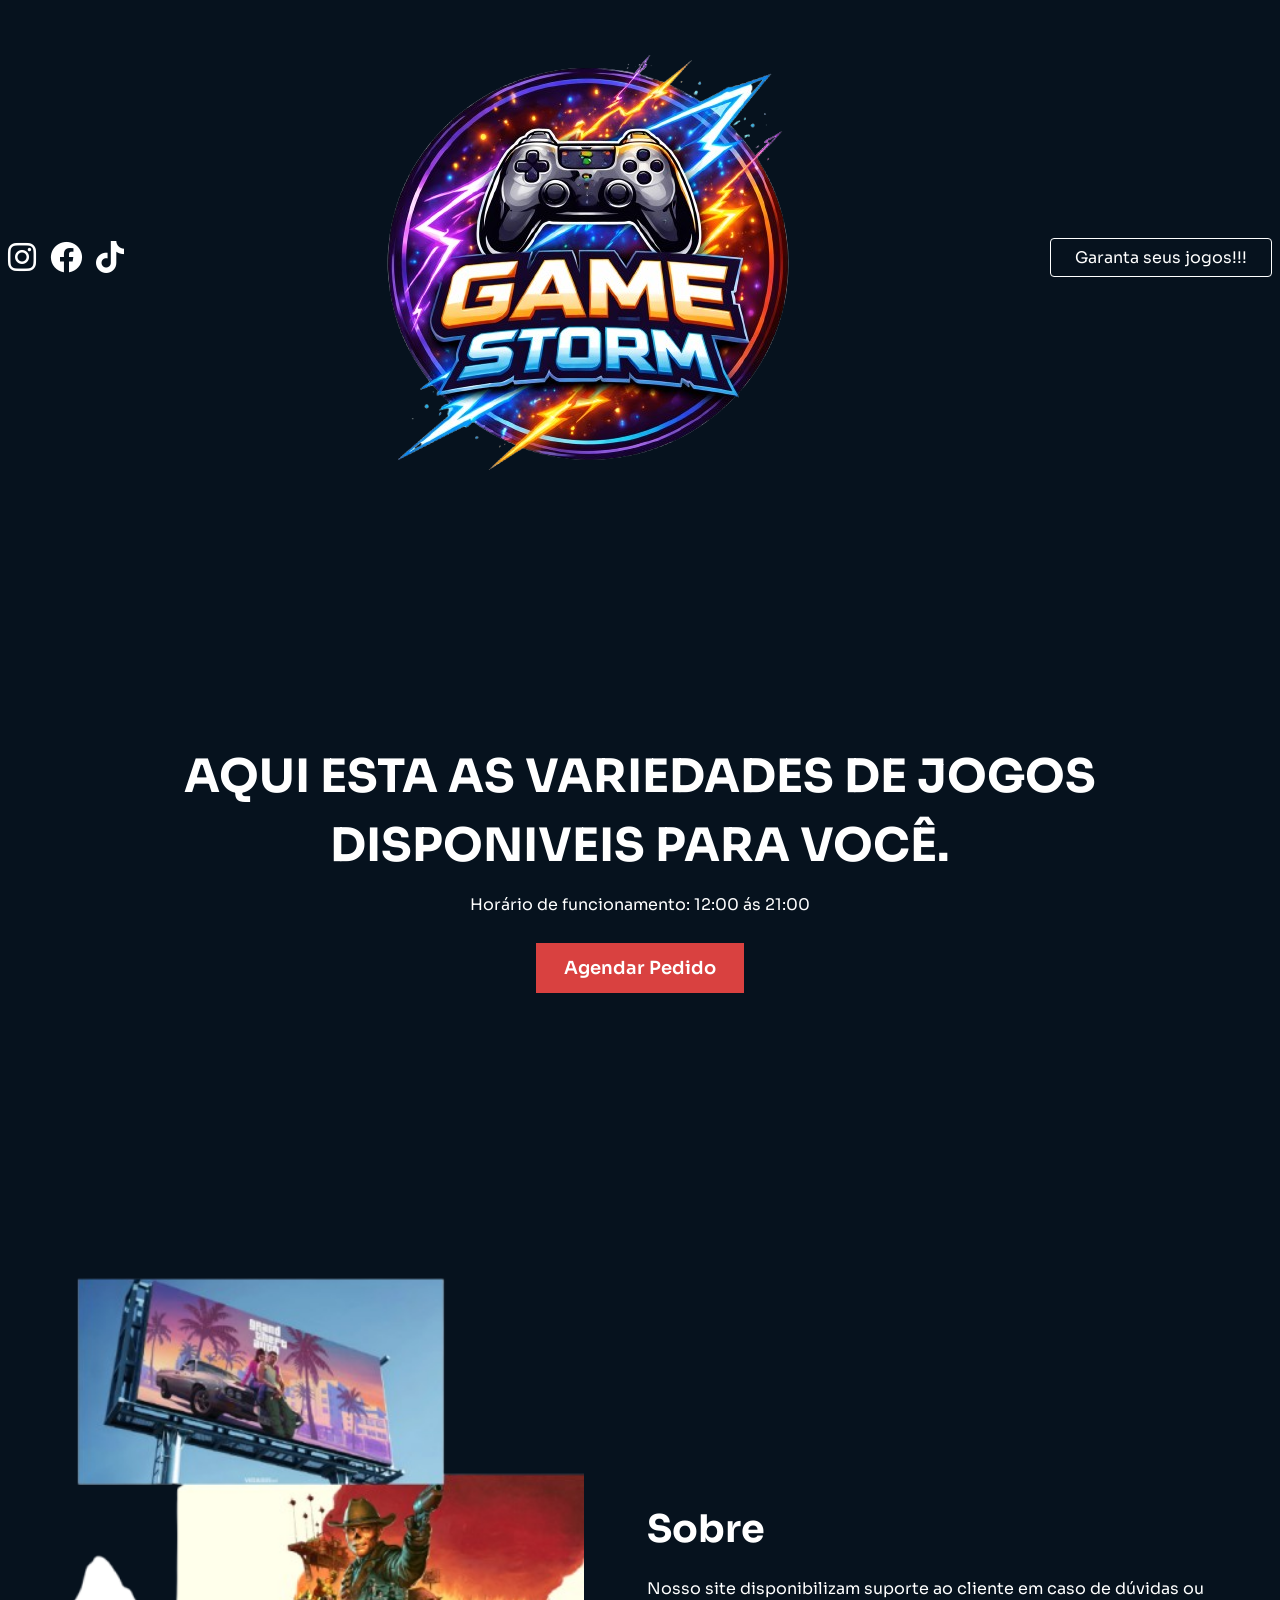
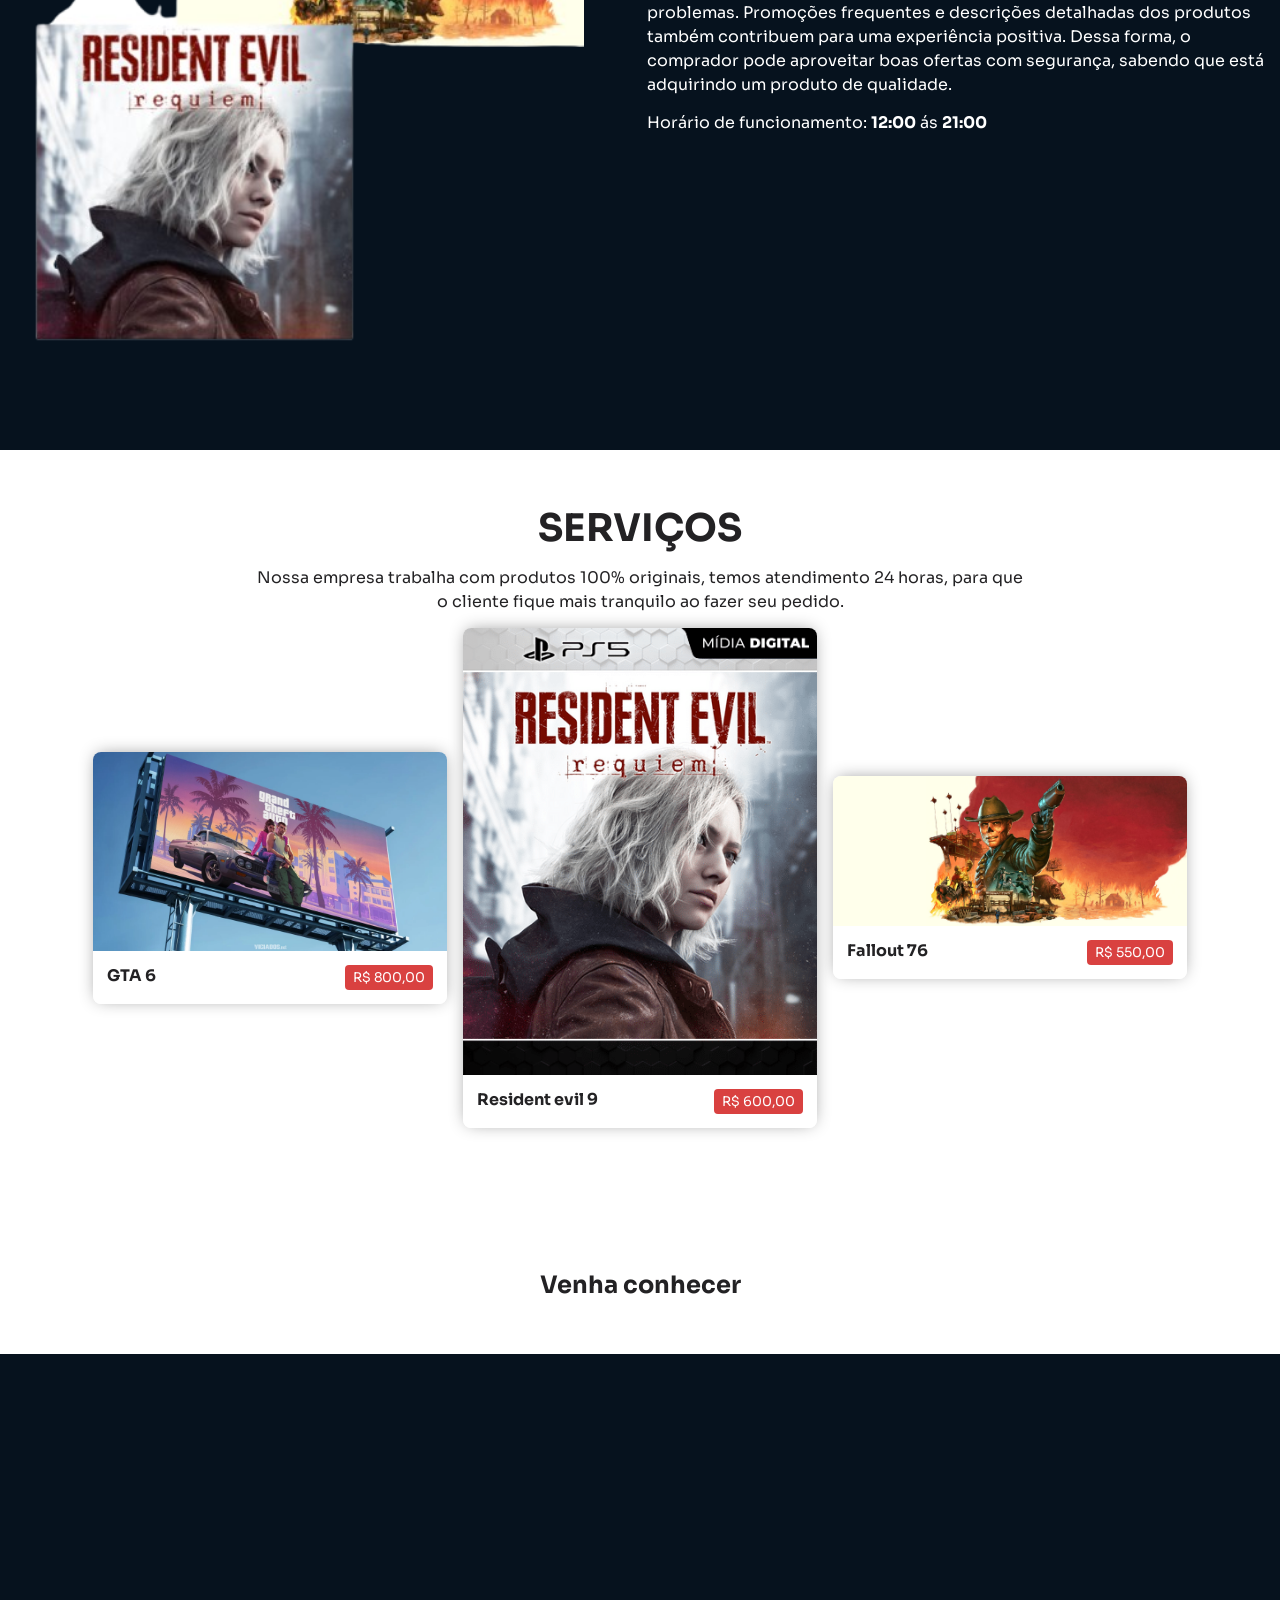
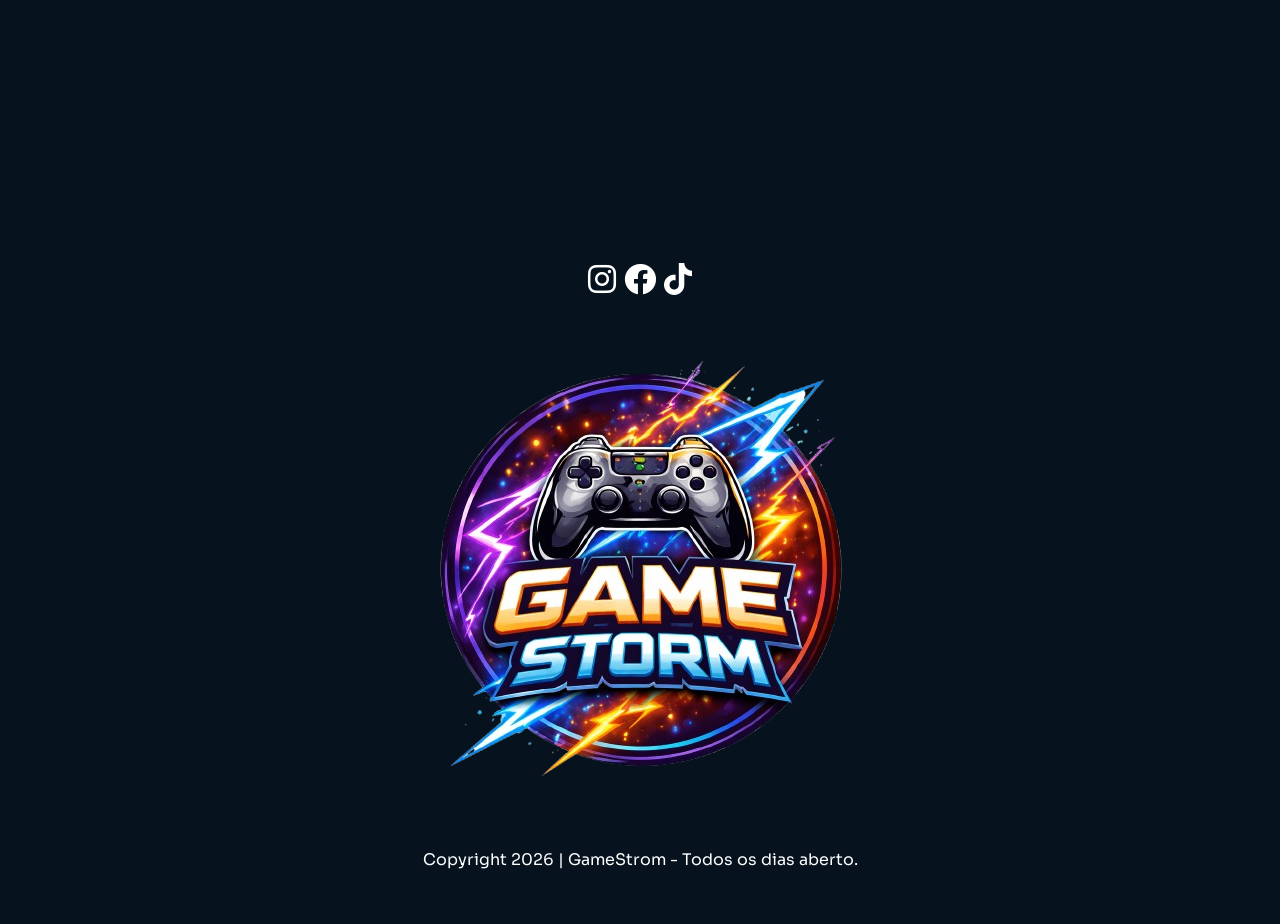
==== index.html @ e9e6ae81 "atualizç" ====
<!DOCTYPE html>
<html lang="pt-br">
<head>
  <meta charset="UTF-8">
  <meta name="viewport" content="width=device-width, initial-scale=1.0">

  <link href="https://unpkg.com/aos@2.3.1/dist/aos.css" rel="stylesheet" />
  <link rel="preconnect" href="https://fonts.googleapis.com" />
  <link rel="preconnect" href="https://fonts.gstatic.com" crossorigin />
  <link href="https://fonts.googleapis.com/css2?family=Sora:wght@300;400;500;600&display=swap" rel="stylesheet" />

  <link rel="stylesheet" href="https://cdnjs.cloudflare.com/ajax/libs/font-awesome/6.0.0-beta3/css/all.min.css" integrity="sha512-Fo3rlrZj/k7ujTnHg4CGR2D7kSs0v4LLanw2qksYuRlEzO+tcaEPQogQ0KaoGN26/zrn20ImR1DfuLWnOo7aBA==" crossorigin="anonymous" referrerpolicy="no-referrer" />

  <link rel="stylesheet" href="style.css" />
  <script src="https://unpkg.com/aos@2.3.1/dist/aos.js"></script>


  <title>GameStorm</title>
</head>
<body>
  <!-- HEADER -->
  <div class="bg-home">
    <header>

      <nav class="header-content container">
        <div class="header-icons" data-aos="fade-down">
          <a href="#">
           <i class="fa-brands fa-instagram fa-2x"></i>   
          </a>
          <a href="#">
            <i class="fa-brands fa-facebook fa-2x"></i>   
          </a>
          <a href="#">
            <i class="fa-brands fa-tiktok fa-2x"></i>   
          </a>
        </div>

        <div class="header-logo" data-aos="fade-up" data-aos-delay="300">
          <img 
            data-aos="flip-up"
            data-aos-delay="300"
            data-aos-duration="1500"
            src="assets/ChatGPT_Image_5_de_mai._de_2026__17_16_06-removebg-preview (1).png" 
            alt="Logo da barbearia"
          />
        </div>

        <div data-aos="fade-down">
          <a class="header-button" href="#">
            Garanta seus jogos!!!
          </a>
        </div>

      </nav>

      <main class="hero container" data-aos="fade-up" data-aos-delay="400">
        <h1>AQUI ESTA AS VARIEDADES DE JOGOS DISPONIVEIS PARA VOCÊ.</h1>
        <p>Horário de funcionamento: 12:00 ás 21:00</p>
        <a 
          href="https://api.whatsapp.com/send?phone=5511000000000&text=Quero%20fazer%20um%20agendamento%20hoje!" 
          class="button-contact" 
          target="_blank"
        >
          Agendar Pedido
        </a>
      </main>

    </header>

  </div>

  <!-- ABOUT -->
  <section class="about">
    <div class="container about-content">
      <div data-aos="zoom-in" data-aos-delay="100">
        <img 
          src="assets/Design_sem_nome-removebg-preview.png" 
          alt="Imagem sobre a barbearia"
        />
      </div>

      <div 
        class="about-description"
        data-aos="zoom-out-left" data-aos-delay="250"
      >
        <h2>Sobre</h2>
        <p>Nosso site disponibilizam suporte ao cliente em caso de dúvidas ou problemas. Promoções frequentes e descrições detalhadas dos produtos também contribuem para uma experiência positiva. Dessa forma, o comprador pode aproveitar boas ofertas com segurança, sabendo que está adquirindo um produto de qualidade.</p>
        <p>Horário de funcionamento: <strong>12:00</strong> ás <strong>21:00</strong></p>
      </div>

    </div>
  </section>

  <!-- SERVICES -->

  <section class="services">

    <div class="services-content container">
      <h2>Serviços</h2>
      <p>Nossa empresa trabalha com produtos 100% originais, temos atendimento 24 horas, para que o cliente fique mais tranquilo ao fazer seu pedido. </p>
    </div>

    <section class="haircuts">

      <div class="haircut" data-aos="fade-up" data-aos-delay="150">
        <img
          src="assets/GTA-6-Grand-Theft-Auto-VI-Outdoor-Marketing-2026.webp"
          alt="GTA 6"
        />
        <div class="haircut-info">
          <strong>GTA 6</strong>
         
          <button>
            R$ 800,00
          </button>
        </div>
      </div>

      <div class="haircut" data-aos="fade-up" data-aos-delay="250">
        <img
          src="assets/Resident-Evil-Requiem-–-PS5-–-Midia-Digital-fonte-dos-games.png"
          alt="Resident evil 9"
        />
        <div class="haircut-info">
          <strong>Resident evil 9</strong>
          <button>
            R$ 600,00
          </button>
        </div>
      </div>

      <div class="haircut" data-aos="fade-up" data-aos-delay="400">
        <img
          src="assets/d92d2967-799a-48f8-941c-9d88ca6dcb5c.jpg"
          alt="Fallout 76"
        />
        <div class="haircut-info">
          <strong>Fallout 76</strong>
          <button>
            R$ 550,00
          </button>
        </div>
      </div>

    </section>

  </section>

  <!-- FOOTER -->

  <div class="services">
    <h2>Venha conhecer</h2>
  </div>

  <iframe
  width="100%"
  src="https://www.google.com/maps/embed?pb=!1m18!1m12!1m3!1d7476.4115143508725!2d-54.58602051703828!3d-20.45674056051272!2m3!1f0!2f0!3f0!3m2!1i1024!2i768!4f13.1!3m3!1m2!1s0x9486e8954ac0b10d%3A0x7149aba0cb5688b8!2sShopping%20Campo%20Grande!5e0!3m2!1sen!2sbr!4v1688840244482!5m2!1sen!2sbr" width="600" height="450" style="border:0;" allowfullscreen="" loading="lazy" referrerpolicy="no-referrer-when-downgrade"></iframe>

  <footer class="footer">
    <div class="footer-icons">
      <a href="#">
        <i class="fa-brands fa-instagram fa-2x"></i>   
       </a>
       <a href="#">
         <i class="fa-brands fa-facebook fa-2x"></i>   
       </a>
       <a href="#">
         <i class="fa-brands fa-tiktok fa-2x"></i>   
       </a>
    </div>

    <div>
      <img 
        src="assets/ChatGPT_Image_5_de_mai._de_2026__17_16_06-removebg-preview (1).png" 
        alt="Logo barbearia"
      />
    </div>

    <p>Copyright 2026 | GameStrom - Todos os dias aberto.</p>
  </footer>

  <!-- Button Whatsapp -->

  <a 
   href="https://api.whatsapp.com/send?phone=5561999639758&text=Quero%20fazer%20um%20site%20hoje!"
   class="btn-whatsapp"
   target="_blank"
   data-aos="zoom-in-up" data-aos-delay="400"
  >
    <img src="assets/whatssapp.svg" alt="Botao whatsapp" />
    <span class="tooltip-text">Agende seu pedido</span>
  </a>


  <script src="script.js"></script>
</body>
</html>
---- style.css ----
* {
  margin: 0;
  padding: 0;
  box-sizing: border-box;
  outline: 0;
}

header {
  width: 100%;
}

.header-content {
  display: flex;
  align-items: center;
  justify-content: space-between;
}

i {
  color: #FFF;
}

.header-icons {
  display: flex;
  gap: 14px;
}

.header-icons a:hover i {
  animation: translateY 0.8s infinite alternate;
  color: #d34040;
}

@keyframes translateY {
  from {
    transform: translateY(0) scale(1);
  }
  to {
    transform: translateY(-8px) scale(1.1);
  }
}
.header-button {
  border: 1px solid #FFF;
  padding: 8px 24px;
  border-radius: 4px;
  color: #FFF;
  background-color: transparent;
  transition: background-color 0.8s;
}

.header-button:hover {
  border: 1px solid #d34040;
  background-color: #d34040;
}

.header-logo {
  display: flex;
  align-items: center;
  justify-content: center;
  margin-top: 14px;
}

@media screen and (max-width: 768px) {
  .header-content {
    width: 100%;
    flex-direction: column;
    align-items: center;
    justify-content: center;
  }
  .header-content i {
    margin-top: 16px;
    font-size: 34px;
  }
  .header-logo img {
    width: 160px;
    margin-top: 46px;
  }
  .header-button {
    display: none;
  }
}
.container {
  max-width: 1440px;
  margin: 0 auto;
  padding: 0 8px;
}

.bg-home {
  position: relative;
}

.bg-home::before {
  content: "";
  display: block;
  position: absolute;
  background-image: linear-gradient(to bottom, rgba(6, 18, 30, 0.1), #06121e), url("./assets/bg.jpg");
  left: 0;
  top: 0;
  width: 100%;
  height: 100%;
  z-index: -1;
  background-size: cover;
  background-repeat: no-repeat;
  background-position: 50% 0;
  opacity: 0.9;
}

.hero {
  color: #FFF;
  min-height: 80vh;
  display: flex;
  flex-direction: column;
  align-items: center;
  justify-content: center;
  padding: 14px;
}
.hero h1 {
  text-align: center;
  line-height: 150%;
  max-width: 940px;
  font-size: 46px;
}
.hero p {
  text-align: center;
  margin: 14px 0;
}

.button-contact {
  padding: 14px 28px;
  color: #FFF;
  background-color: #d94140;
  border: 0;
  font-size: 18px;
  font-weight: 600;
  margin: 14px 0;
}

.button-contact:hover {
  animation: scaleButton 0.8s alternate infinite;
}

@keyframes scaleButton {
  from {
    transform: scale(1);
  }
  to {
    transform: scale(1.07);
  }
}
@media screen and (max-width: 768px) {
  .hero {
    min-height: 60vh;
  }
  .hero h1 {
    font-size: 34px;
    padding: 0 14px;
    width: 100%;
  }
  .hero p {
    font-size: 14px;
  }
}
@media screen and (max-width: 480px) {
  .hero h1 {
    font-size: 24px;
  }
}
.about {
  background-color: #06121e;
  overflow: hidden;
  color: #FFF;
}

.about-content {
  display: flex;
  align-items: center;
  justify-content: center;
  gap: 14px;
  padding: 34px 14px 64px 14px;
}
.about-content img {
  max-width: 570px;
}

.about-content div {
  flex: 1;
}

.about-description h2 {
  font-size: 38px;
  margin-bottom: 24px;
}
.about-description p {
  margin-bottom: 14px;
  line-height: 150%;
}

@media screen and (max-width: 768px) {
  .about-content {
    flex-direction: column;
  }
}
.services {
  background-color: #FFF;
  color: #232224;
  display: flex;
  flex-direction: column;
  align-items: center;
  justify-content: center;
  padding: 54px 14px;
}

.services-content h2 {
  text-transform: uppercase;
  text-align: center;
  font-size: 38px;
  margin-bottom: 14px;
}

.services-content p {
  line-height: 150%;
  margin-bottom: 14px;
  text-align: center;
  max-width: 780px;
}

.haircuts {
  display: flex;
  justify-content: center;
  align-items: center;
  gap: 16px;
  padding: 0 44px 34px 44px;
}

.haircut {
  flex: 1;
  display: flex;
  flex-direction: column;
  background-color: #FFF;
  border-radius: 8px;
  box-shadow: 0px -1px 17px -4px rgba(0, 0, 0, 0.45);
  overflow: hidden;
}
.haircut img {
  width: 100%;
  max-width: 354px;
  transition: transform 0.2s;
}

.haircut img:hover {
  transform: scale(1.2);
  z-index: 1;
}

.haircut-info {
  width: 100%;
  display: flex;
  justify-content: space-between;
  padding: 14px;
  background-color: #FFF;
  z-index: 99;
}

.haircut-info button {
  color: #FFF;
  background-color: #d94140;
  padding: 4px 8px;
  border-radius: 4px;
  border: 0;
  cursor: default;
}

@media screen and (max-width: 768px) {
  .haircuts {
    flex-direction: column;
  }
  .haircut img {
    max-width: 740px;
  }
}
.footer {
  display: flex;
  flex-direction: column;
  align-items: center;
  justify-content: center;
  padding: 54px 0;
  gap: 24px;
  color: #FFF;
}

.footer-icons {
  display: flex;
  gap: 8px;
  color: #FFF;
}

.btn-whatsapp {
  position: fixed;
  bottom: 14px;
  right: 24px;
  z-index: 99;
}
.btn-whatsapp img {
  max-width: 74px;
  transition: transform 0.4s;
}
.btn-whatsapp img:hover {
  transform: scale(1.1);
}

.btn-whatsapp .tooltip-text {
  visibility: hidden;
  position: absolute;
  width: 120px;
  top: 8px;
  left: -144px;
  padding: 6px;
  border-radius: 8px;
  text-align: center;
  background-color: #232224;
  color: #FFF;
  opacity: 0;
  transition: opacity 0.4s;
}

.btn-whatsapp:hover .tooltip-text {
  visibility: visible;
  opacity: 1;
}

@media screen and (max-width: 768px) {
  .btn-whatsapp img {
    max-width: 64px;
  }
}
body {
  font-family: "Sora", sans-serif;
  width: 100%;
  height: 100vh;
  position: relative;
  background-color: #06121e;
  cursor: url("./assets/pont.png"), auto;
}

button {
  font-family: "Sora", sans-serif;
  cursor: pointer;
}

svg {
  width: 100%;
}

img {
  width: 100%;
}

a {
  cursor: pointer;
  text-decoration: none;
}/*# sourceMappingURL=style.css.map */
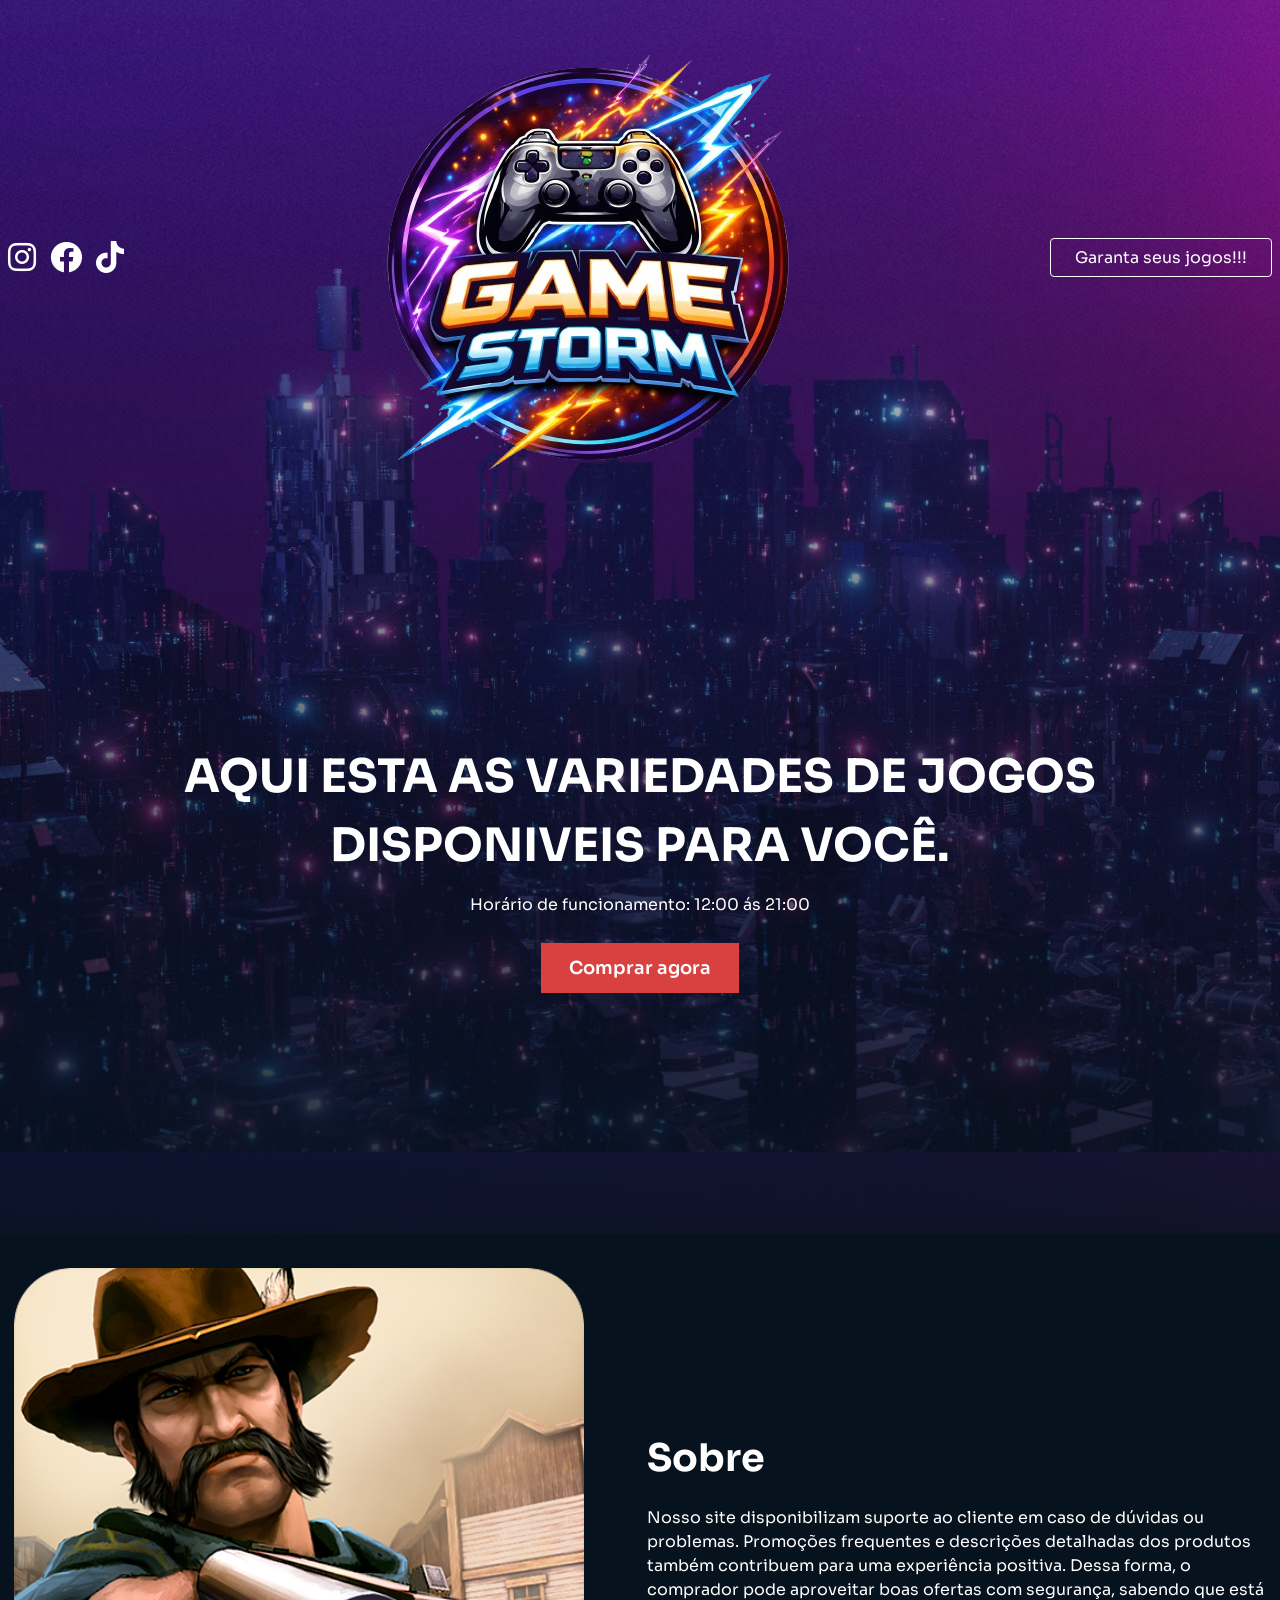
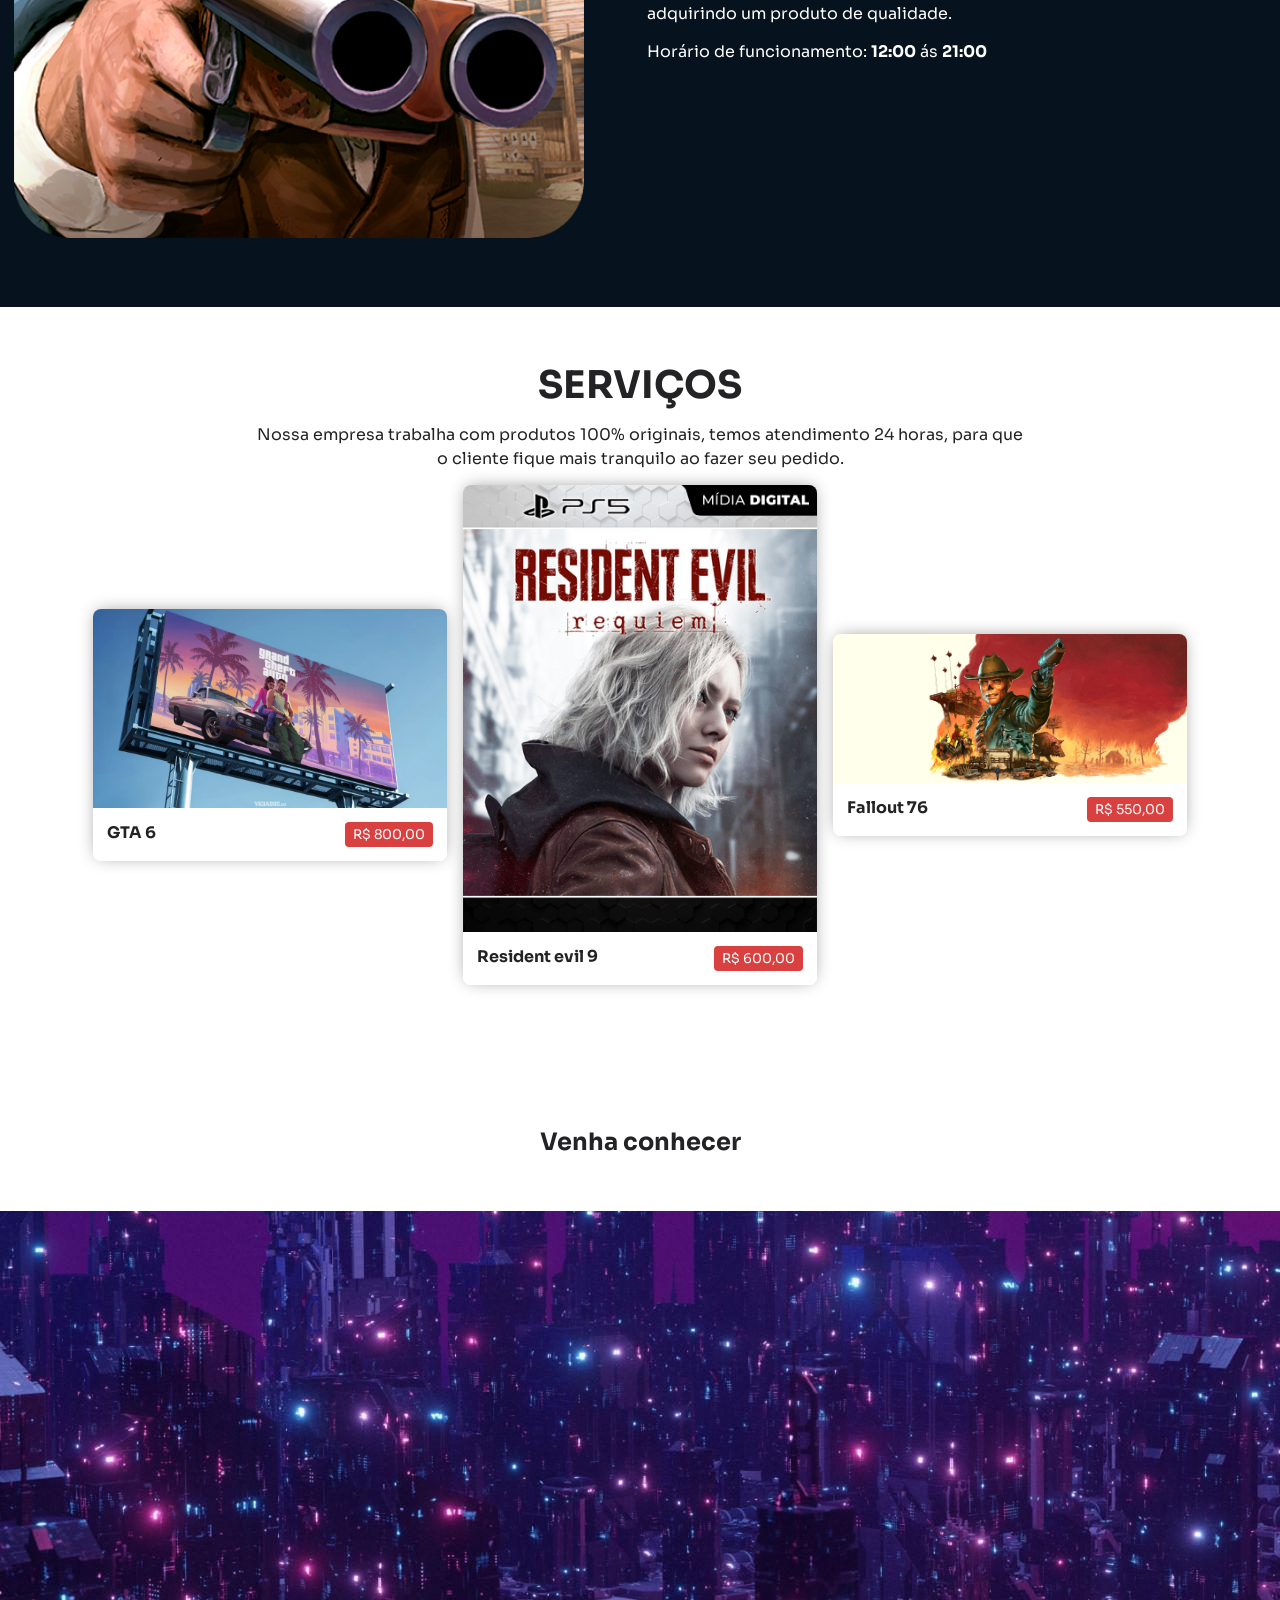
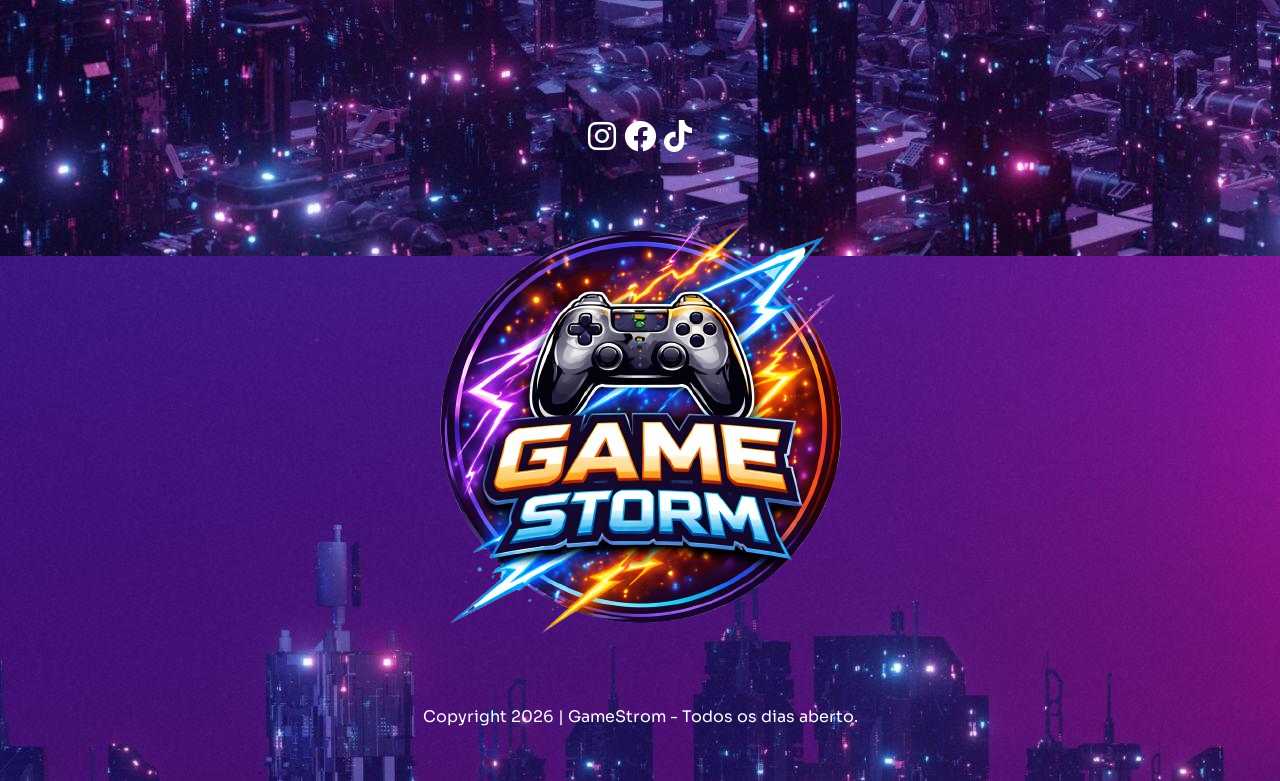
==== commit fc13f1f0: "kfhj" ====
--- a/index.html
+++ b/index.html
@@ -61,7 +61,7 @@
           class="button-contact" 
           target="_blank"
         >
-          Agendar Pedido
+          Comprar agora
         </a>
       </main>
 
@@ -74,7 +74,7 @@
     <div class="container about-content">
       <div data-aos="zoom-in" data-aos-delay="100">
         <img 
-          src="assets/Design_sem_nome-removebg-preview.png" 
+          src="assets/sobre.png" 
           alt="Imagem sobre a barbearia"
         />
       </div>
@@ -188,7 +188,7 @@
    data-aos="zoom-in-up" data-aos-delay="400"
   >
     <img src="assets/whatssapp.svg" alt="Botao whatsapp" />
-    <span class="tooltip-text">Agende seu pedido</span>
+    <span class="tooltip-text">)Pedir</span>
   </a>
 
 
--- a/style.css
+++ b/style.css
@@ -283,7 +283,7 @@
   justify-content: center;
   padding: 54px 0;
   gap: 24px;
-  color: #FFF;
+  color: #ffffff;
 }
 
 .footer-icons {
@@ -336,7 +336,7 @@
   width: 100%;
   height: 100vh;
   position: relative;
-  background-color: #06121e;
+  background-image:url(/assets/fundo.jpg);
   cursor: url("./assets/pont.png"), auto;
 }
 
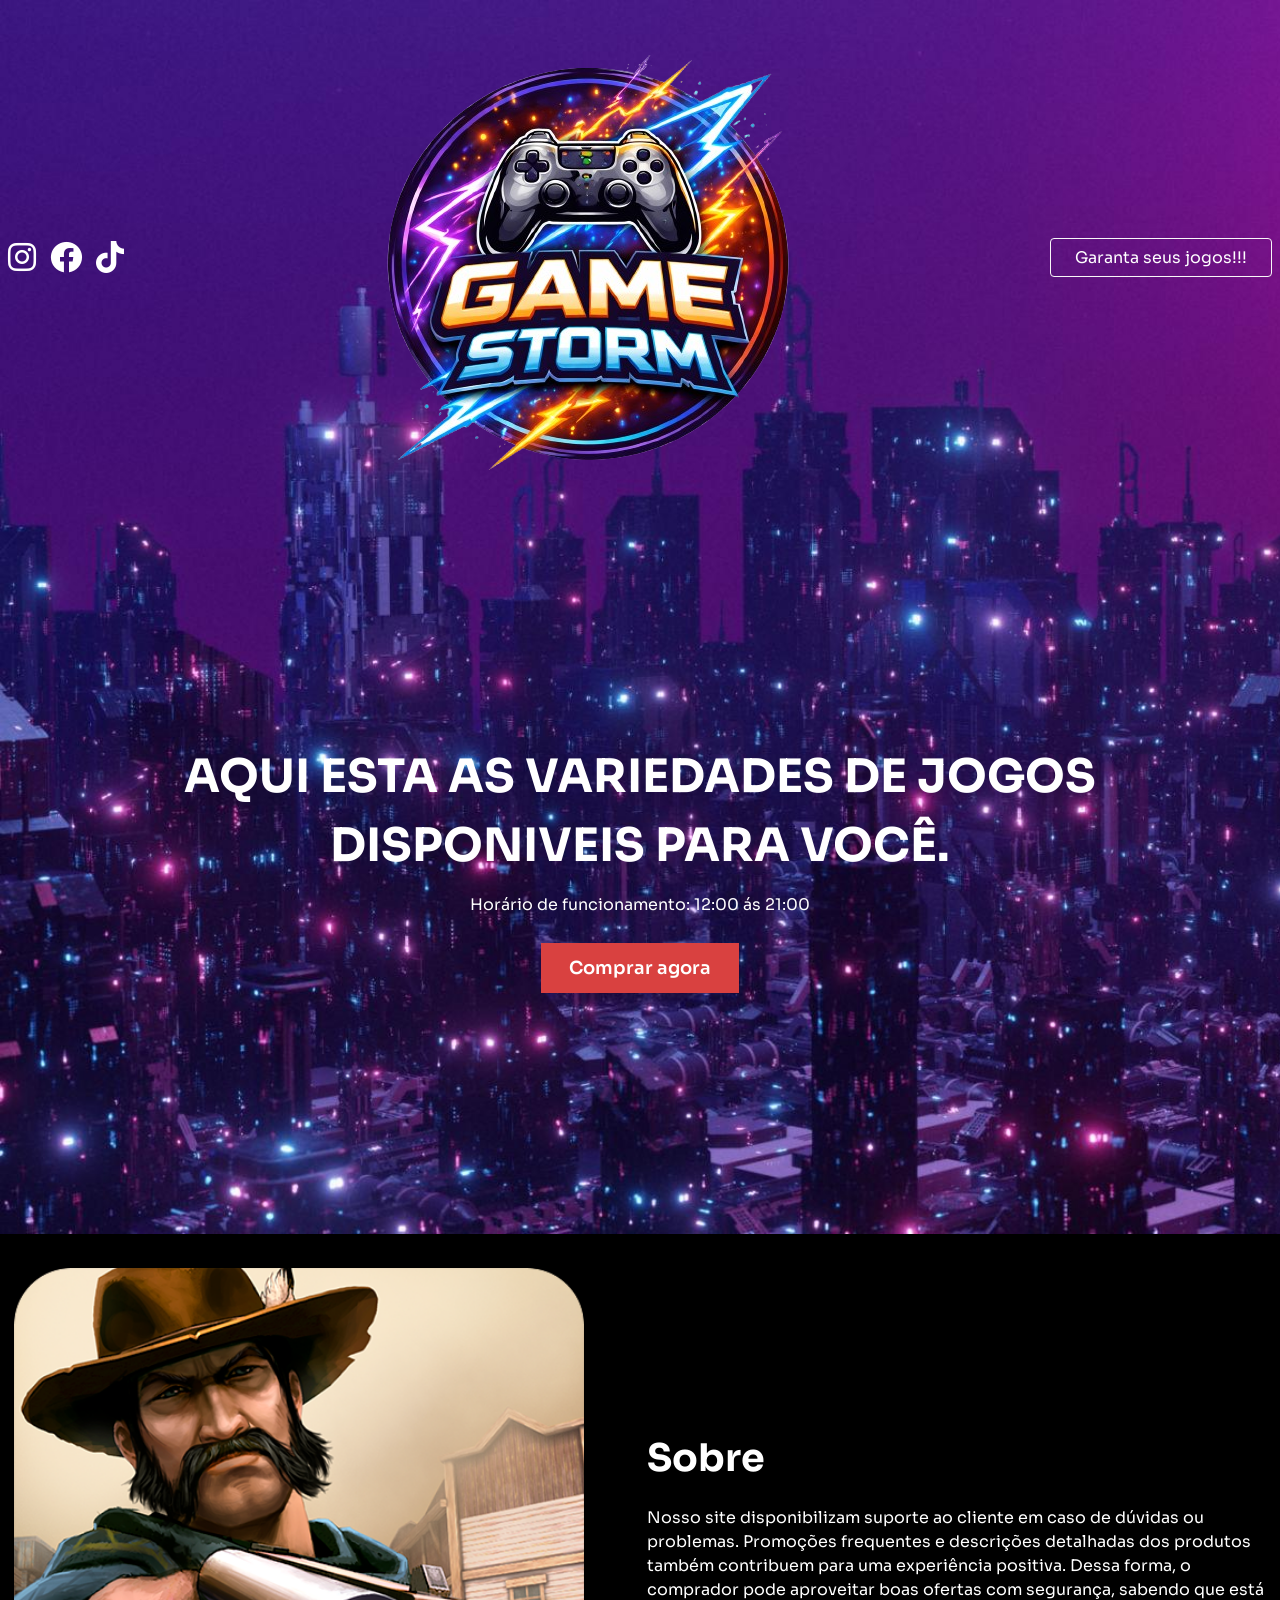
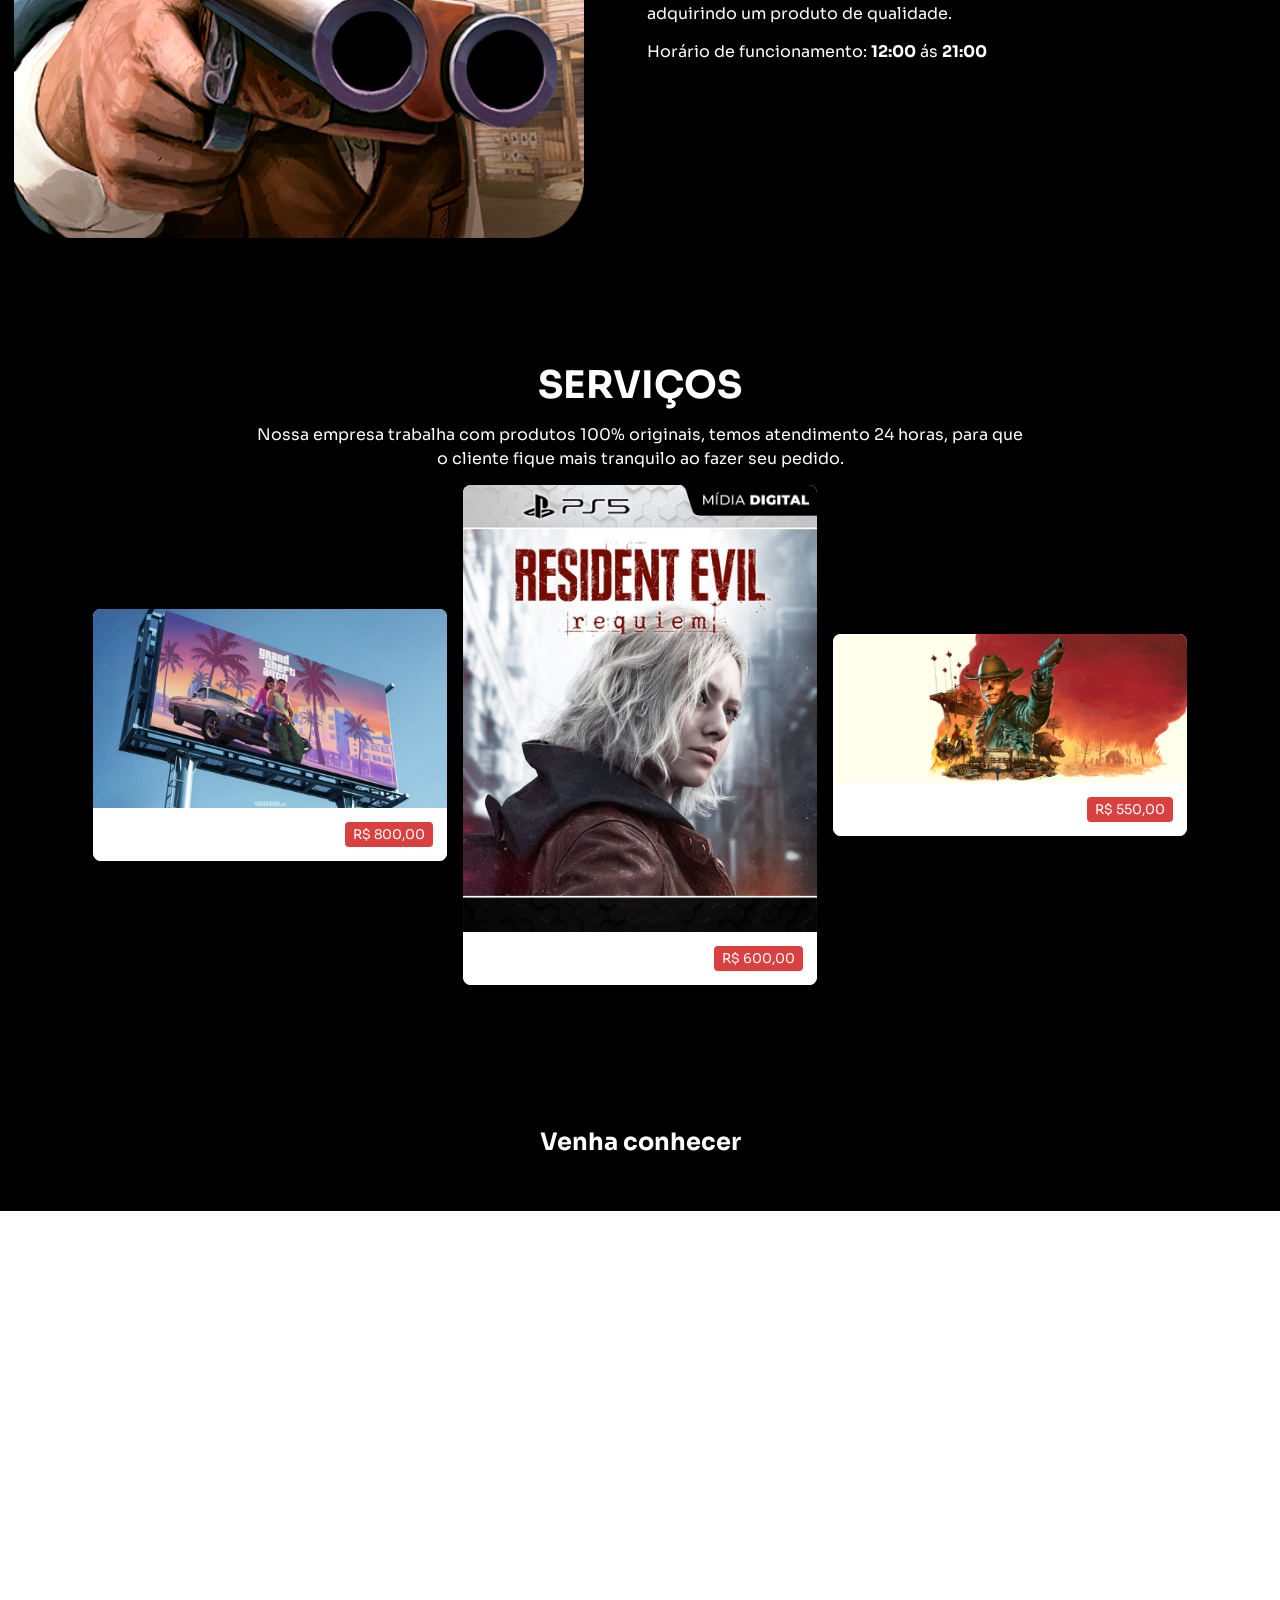
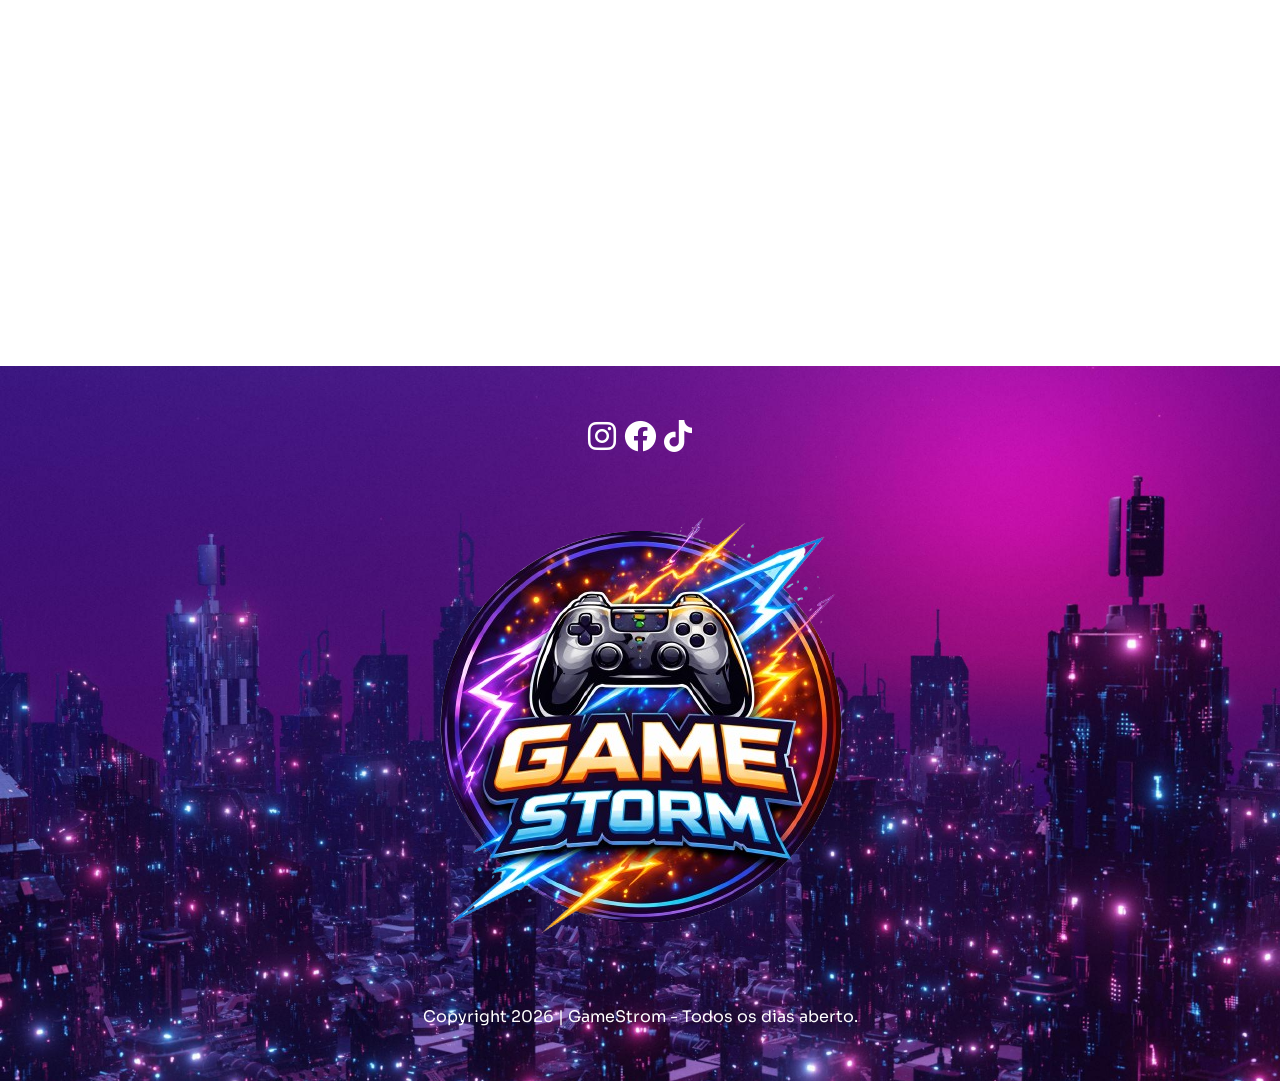
==== commit 7d6c45e9: "dei-comitnvmt" ====
--- a/index.html
+++ b/index.html
@@ -154,7 +154,7 @@
 
   <iframe
   width="100%"
-  src="https://www.google.com/maps/embed?pb=!1m18!1m12!1m3!1d7476.4115143508725!2d-54.58602051703828!3d-20.45674056051272!2m3!1f0!2f0!3f0!3m2!1i1024!2i768!4f13.1!3m3!1m2!1s0x9486e8954ac0b10d%3A0x7149aba0cb5688b8!2sShopping%20Campo%20Grande!5e0!3m2!1sen!2sbr!4v1688840244482!5m2!1sen!2sbr" width="600" height="450" style="border:0;" allowfullscreen="" loading="lazy" referrerpolicy="no-referrer-when-downgrade"></iframe>
+  src="https://www.google.com/maps/embed?pb=!1m18!1m12!1m3!1d7476.4115143508725!2d-54.58602051703828!3d-20.45674056051272!2m3!1f0!2f0!3f0!3m2!1i1024!2i768!4f13.1!3m3!1m2!1s0x9486e8954ac0b10d%3A0x7149aba0cb5688b8!2sShopping%20Campo%20Grande!5e0!3m2!1sen!2sbr!4v1688840244482!5m2!1sen!2sbr" width="600" height="750" style="border:0;" allowfullscreen="" loading="lazy" referrerpolicy="no-referrer-when-downgrade"></iframe>
 
   <footer class="footer">
     <div class="footer-icons">
--- a/style.css
+++ b/style.css
@@ -38,10 +38,10 @@
   }
 }
 .header-button {
-  border: 1px solid #FFF;
+  border: 1px solid #f8f8f8;
   padding: 8px 24px;
   border-radius: 4px;
-  color: #FFF;
+  color: #ffffff;
   background-color: transparent;
   transition: background-color 0.8s;
 }
@@ -85,13 +85,15 @@
 
 .bg-home {
   position: relative;
+  background-image:url(assets/fundo.jpg);
+  background-size: cover;
 }
 
 .bg-home::before {
   content: "";
   display: block;
   position: absolute;
-  background-image: linear-gradient(to bottom, rgba(6, 18, 30, 0.1), #06121e), url("./assets/bg.jpg");
+  background-image: linear-gradient(to bottom, rgba(48, 11, 11, 0.1), #06121e), url("./assets/bg.jpg");
   left: 0;
   top: 0;
   width: 100%;
@@ -104,7 +106,7 @@
 }
 
 .hero {
-  color: #FFF;
+  color: #ffffff;
   min-height: 80vh;
   display: flex;
   flex-direction: column;
@@ -125,7 +127,7 @@
 
 .button-contact {
   padding: 14px 28px;
-  color: #FFF;
+  color: #ffffff;
   background-color: #d94140;
   border: 0;
   font-size: 18px;
@@ -164,9 +166,9 @@
   }
 }
 .about {
-  background-color: #06121e;
+  background-color: #000000;
   overflow: hidden;
-  color: #FFF;
+  color: #ffffff;
 }
 
 .about-content {
@@ -199,8 +201,8 @@
   }
 }
 .services {
-  background-color: #FFF;
-  color: #232224;
+  background-color: #000000;
+  color: #ffffff;
   display: flex;
   flex-direction: column;
   align-items: center;
@@ -284,6 +286,9 @@
   padding: 54px 0;
   gap: 24px;
   color: #ffffff;
+  background-image:url(assets/fundo.jpg);
+  background-size: cover;
+  margin: 0;
 }
 
 .footer-icons {
@@ -336,7 +341,6 @@
   width: 100%;
   height: 100vh;
   position: relative;
-  background-image:url(/assets/fundo.jpg);
   cursor: url("./assets/pont.png"), auto;
 }
 
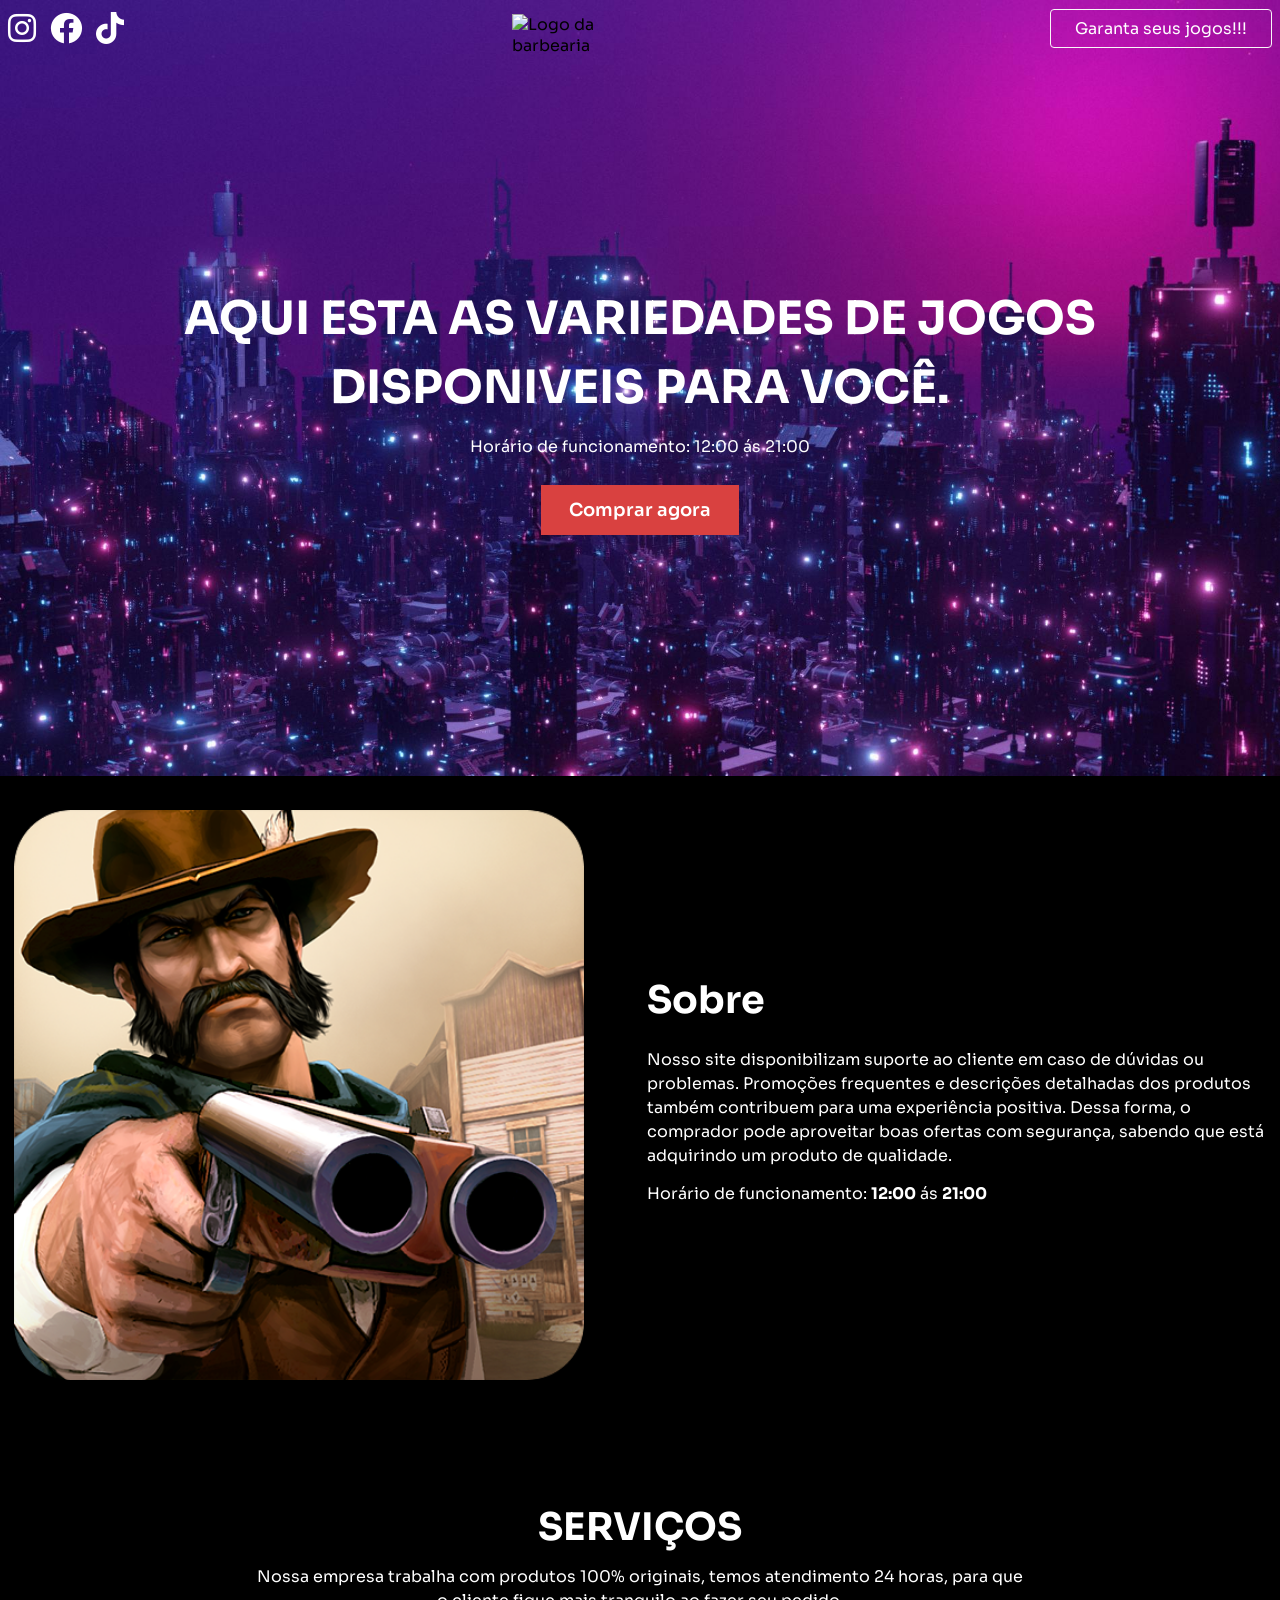
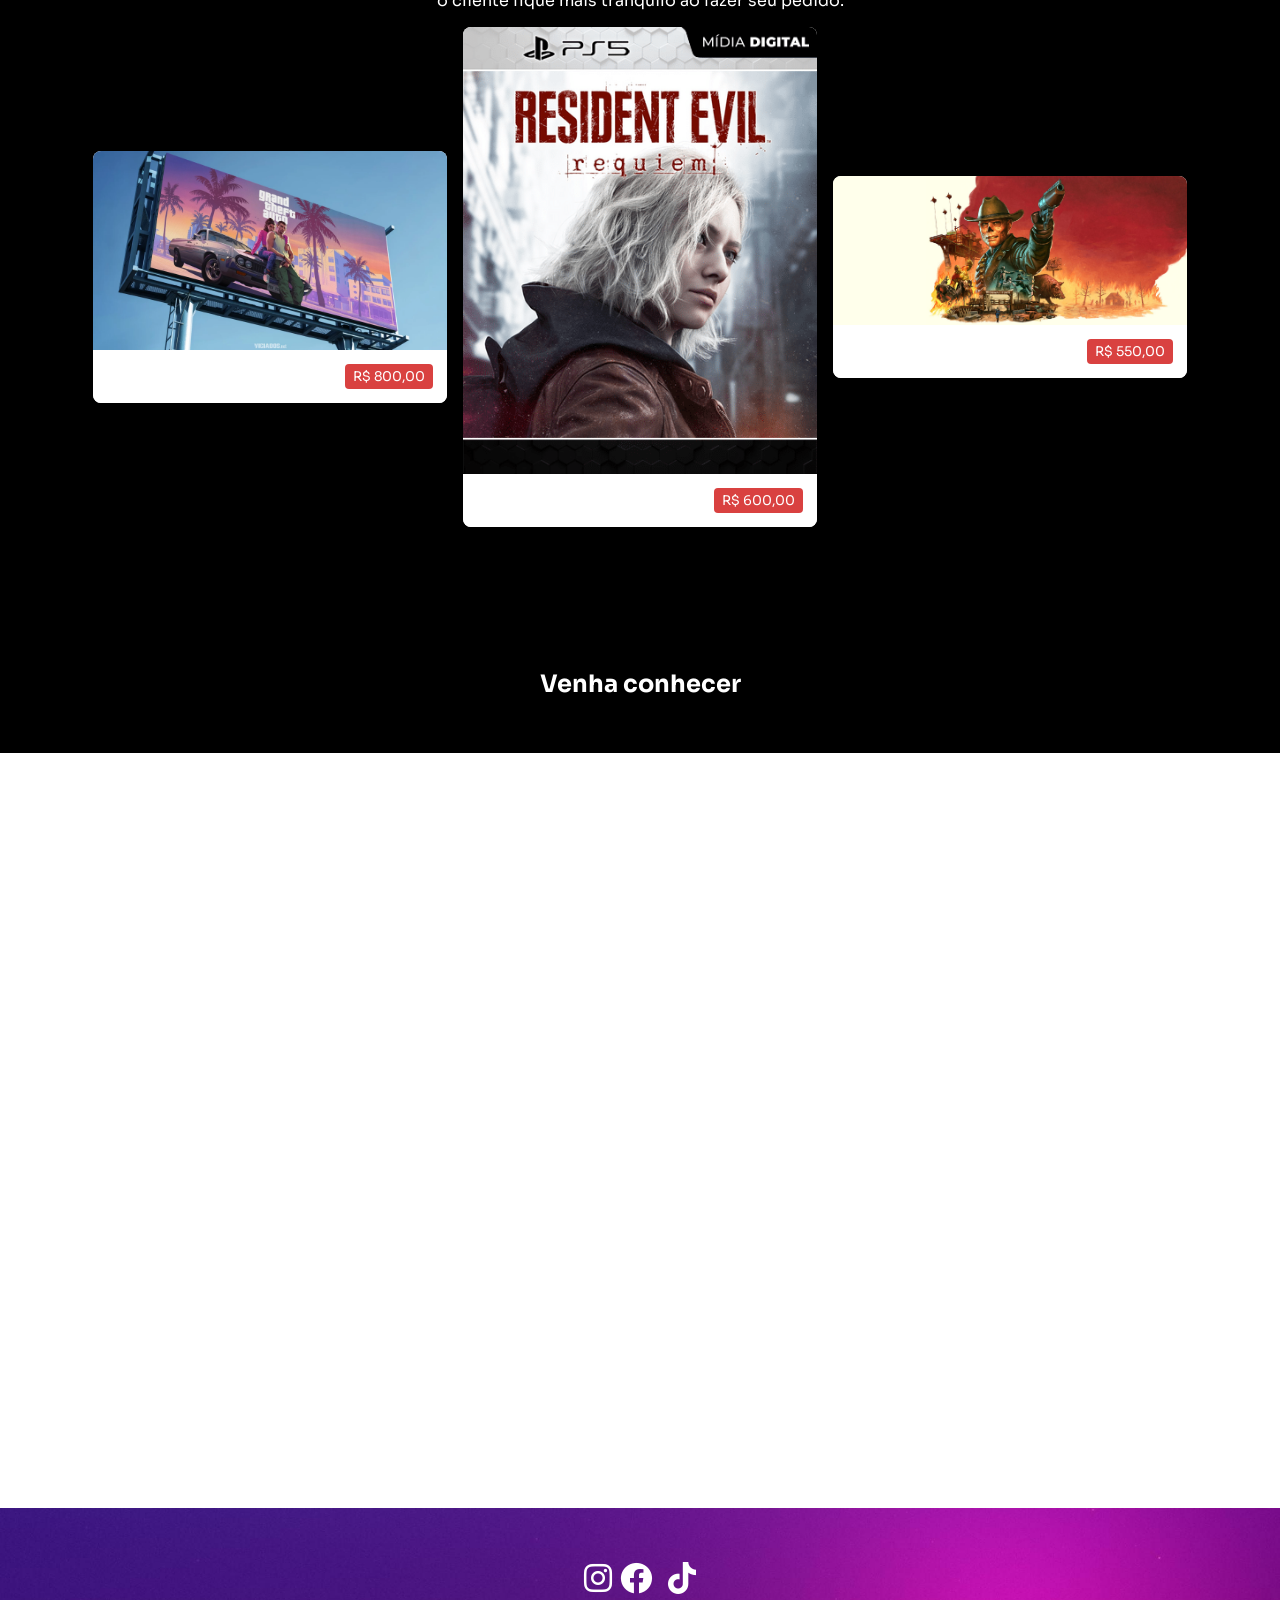
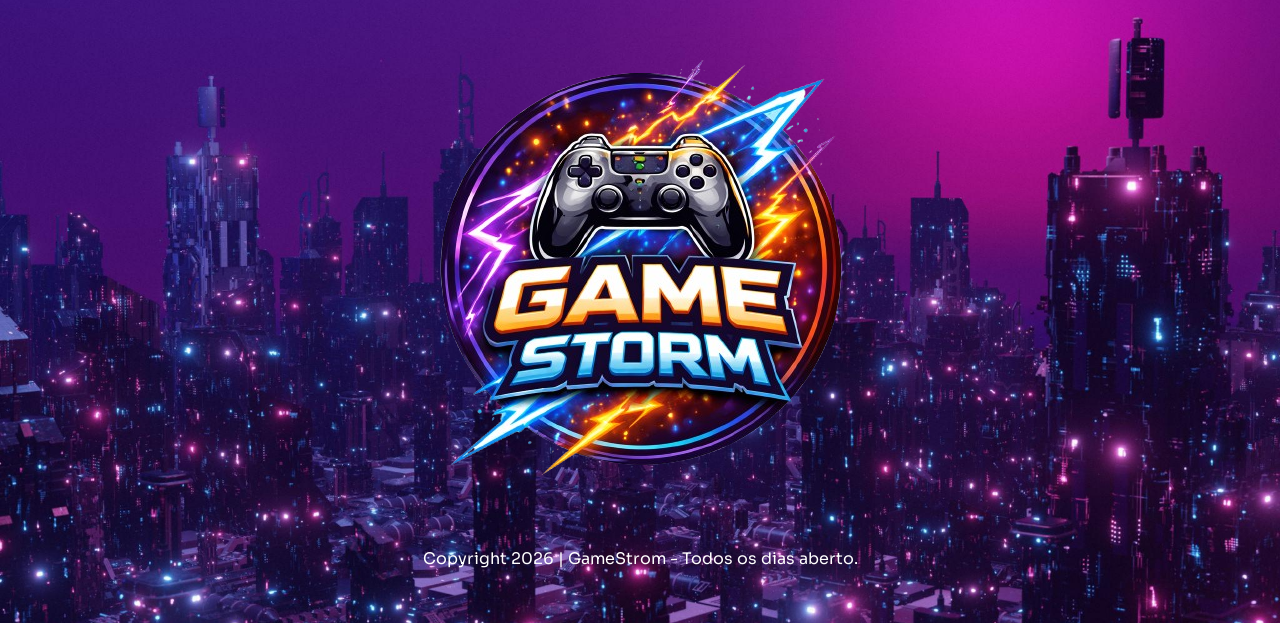
==== commit ba06a656: "comir-4" ====
--- a/index.html
+++ b/index.html
@@ -24,13 +24,13 @@
 
       <nav class="header-content container">
         <div class="header-icons" data-aos="fade-down">
-          <a href="#">
+          <a href="https://instagram.com" target="_blank">
            <i class="fa-brands fa-instagram fa-2x"></i>   
           </a>
-          <a href="#">
+          <a href="https://facebook.com" target="_blank">
             <i class="fa-brands fa-facebook fa-2x"></i>   
           </a>
-          <a href="#">
+          <a href="https://tiktok.com" target="_blank">
             <i class="fa-brands fa-tiktok fa-2x"></i>   
           </a>
         </div>
@@ -40,7 +40,7 @@
             data-aos="flip-up"
             data-aos-delay="300"
             data-aos-duration="1500"
-            src="assets/ChatGPT_Image_5_de_mai._de_2026__17_16_06-removebg-preview (1).png" 
+            src="../Site-barbearia/assets/ChatGPT Image 7 de mai. de 2026, 14_45_52.png"
             alt="Logo da barbearia"
           />
         </div>
@@ -158,13 +158,13 @@
 
   <footer class="footer">
     <div class="footer-icons">
-      <a href="#">
+      <a href="https://instagram.com" target="_blank">
         <i class="fa-brands fa-instagram fa-2x"></i>   
        </a>
-       <a href="#">
+       <a href="https://facebook" target="_blank">     
          <i class="fa-brands fa-facebook fa-2x"></i>   
        </a>
-       <a href="#">
+       <a href="https://tiktok.com" target="_blank"></a>
          <i class="fa-brands fa-tiktok fa-2x"></i>   
        </a>
     </div>
--- a/style.css
+++ b/style.css
@@ -51,12 +51,14 @@
   background-color: #d34040;
 }
 
-.header-logo {
+.header-logo img {
   display: flex;
   align-items: center;
   justify-content: center;
   margin-top: 14px;
-}
+   width: 150px;
+  height: auto;
+  }
 
 @media screen and (max-width: 768px) {
   .header-content {
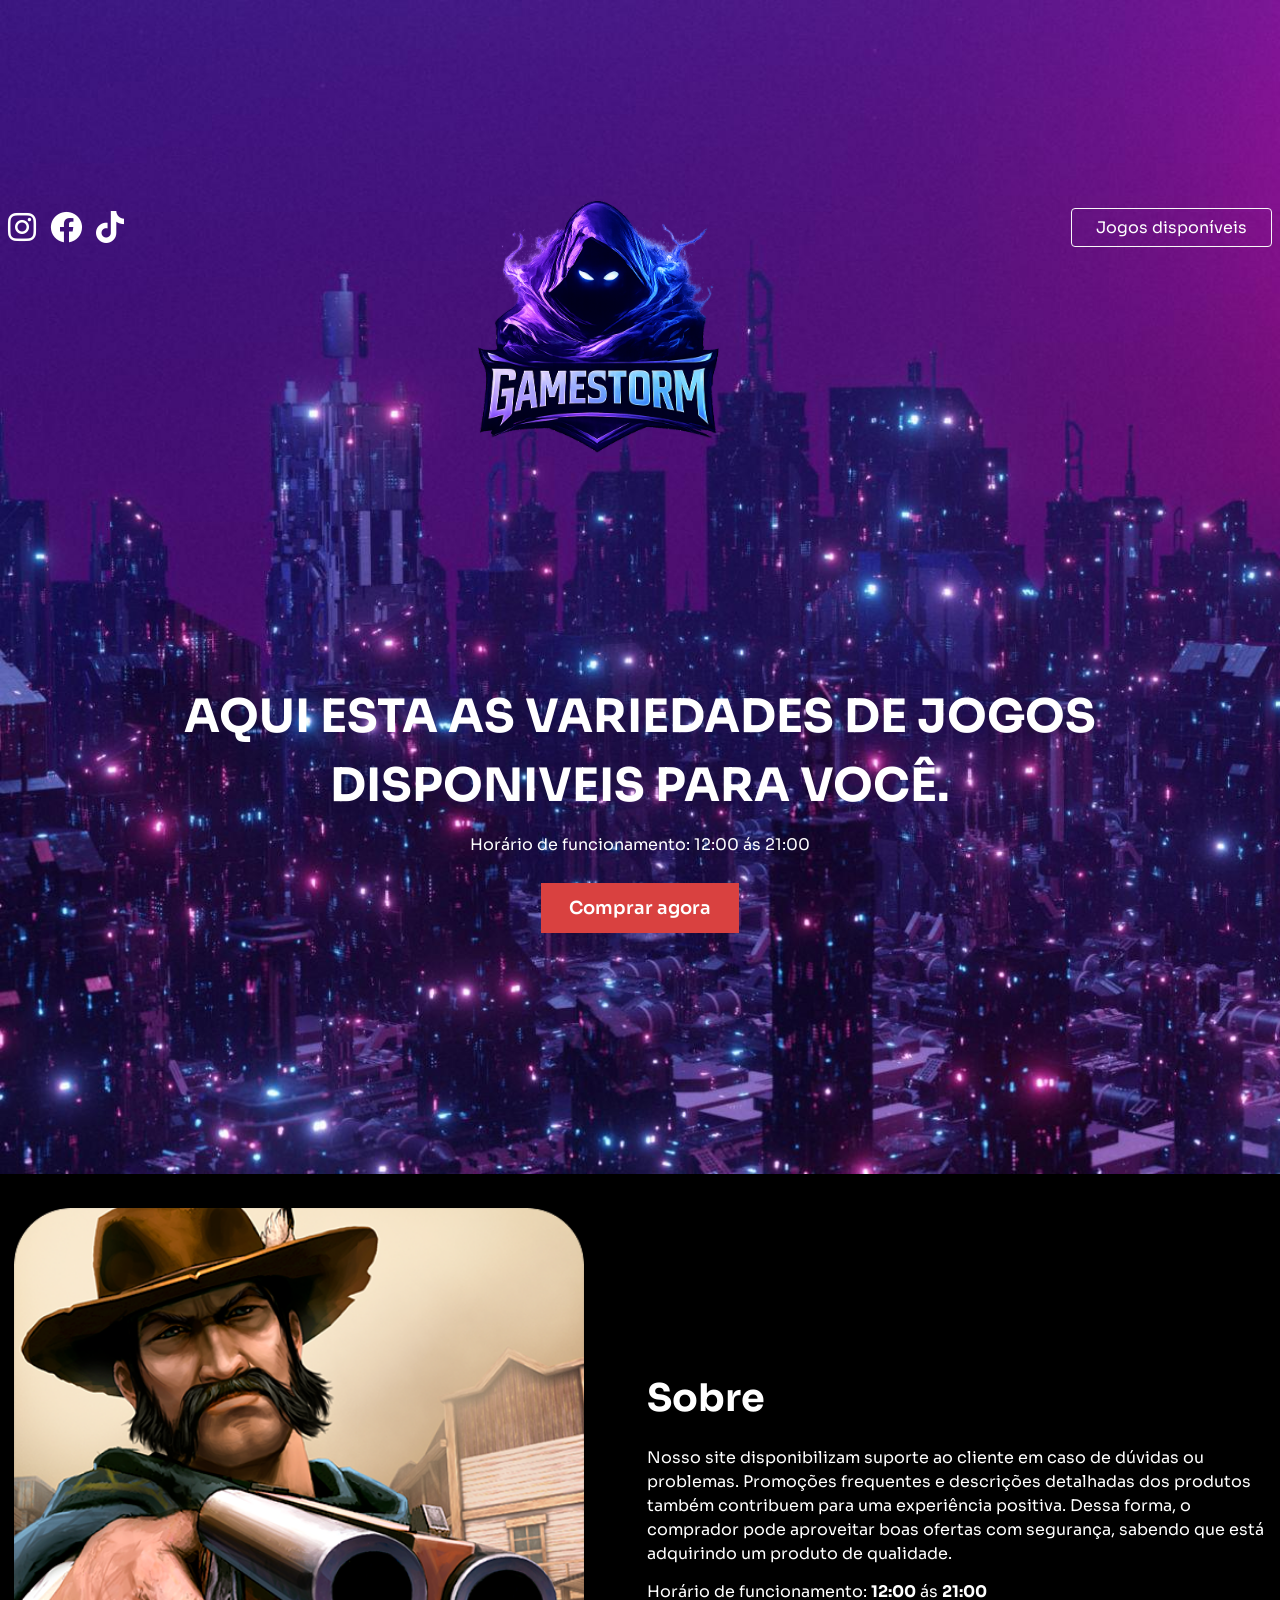
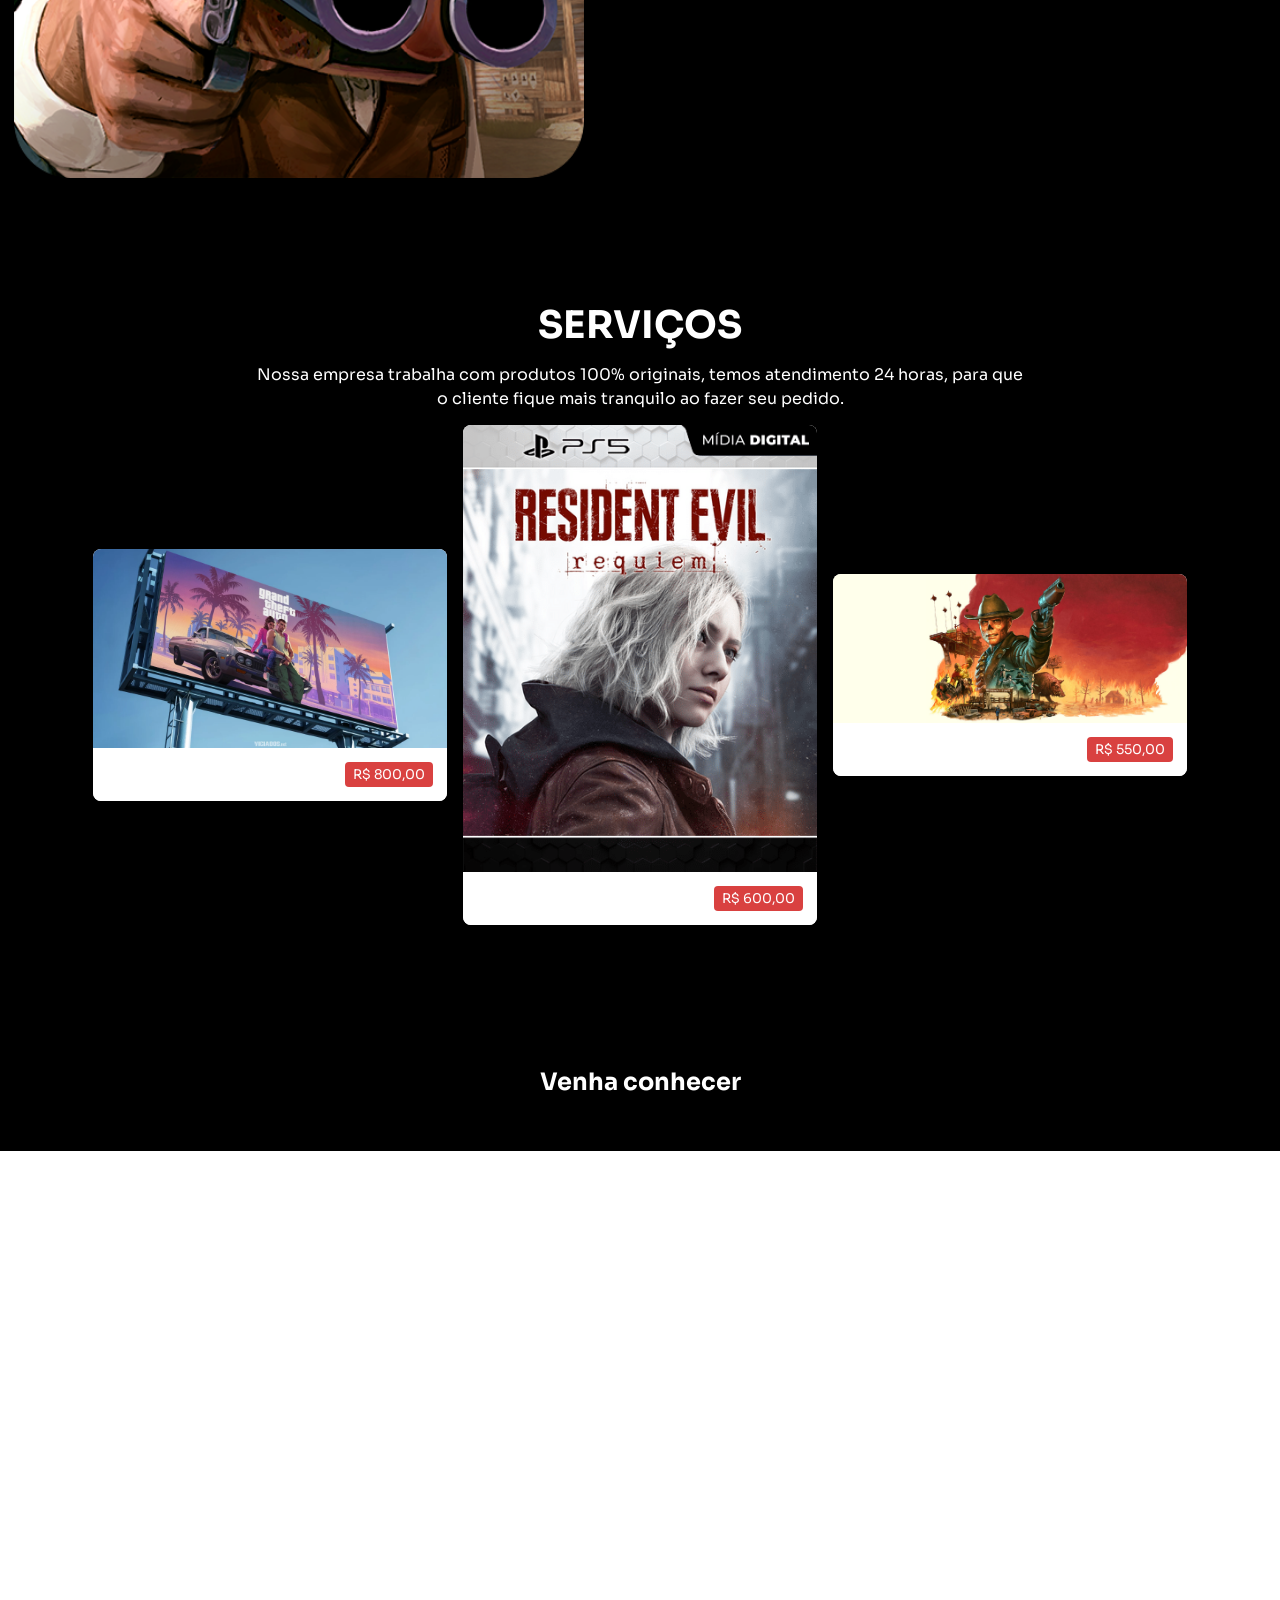
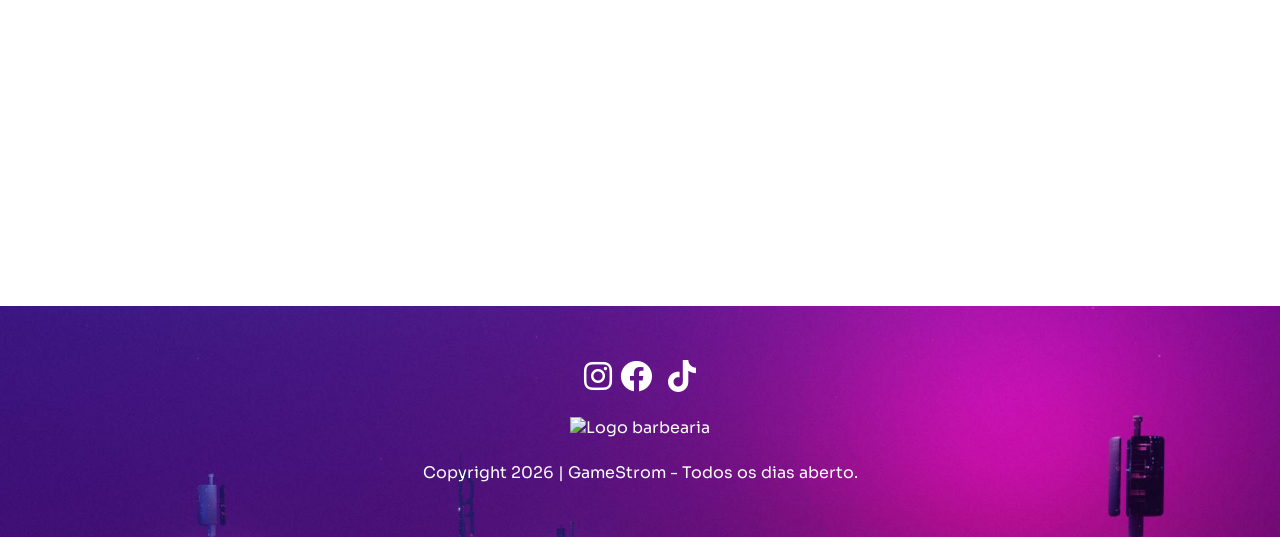
==== commit 16d727df: "atualização3.0" ====
--- a/index.html
+++ b/index.html
@@ -40,14 +40,14 @@
             data-aos="flip-up"
             data-aos-delay="300"
             data-aos-duration="1500"
-            src="../Site-barbearia/assets/ChatGPT Image 7 de mai. de 2026, 14_45_52.png"
+            src="./assets/Design sem nome.svg"
             alt="Logo da barbearia"
           />
         </div>
 
         <div data-aos="fade-down">
-          <a class="header-button" href="#">
-            Garanta seus jogos!!!
+          <a class="header-button" href="/jogosdisponiveis.html">
+            Jogos disponíveis
           </a>
         </div>
 
--- a/style.css
+++ b/style.css
@@ -55,8 +55,8 @@
   display: flex;
   align-items: center;
   justify-content: center;
-  margin-top: 14px;
-   width: 150px;
+  margin-top: 200px;
+   width: 300px;
   height: auto;
   }
 
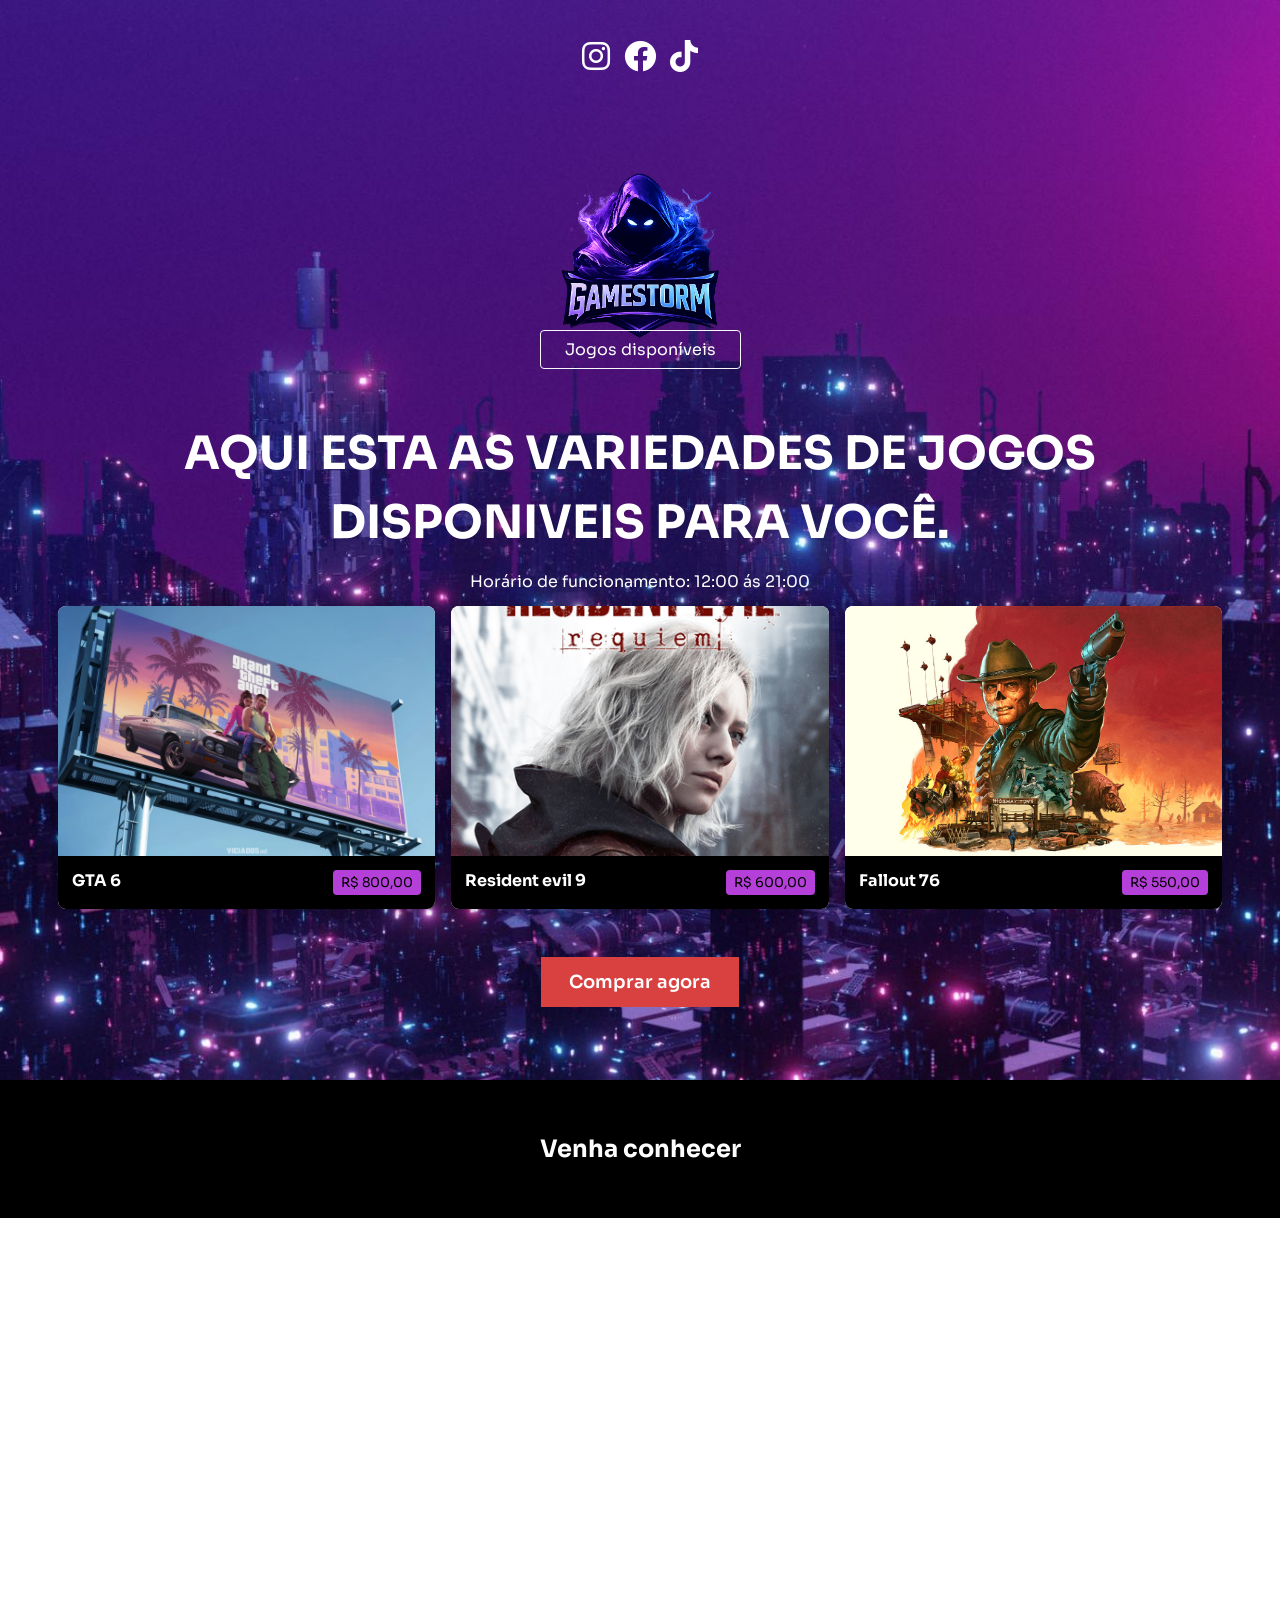
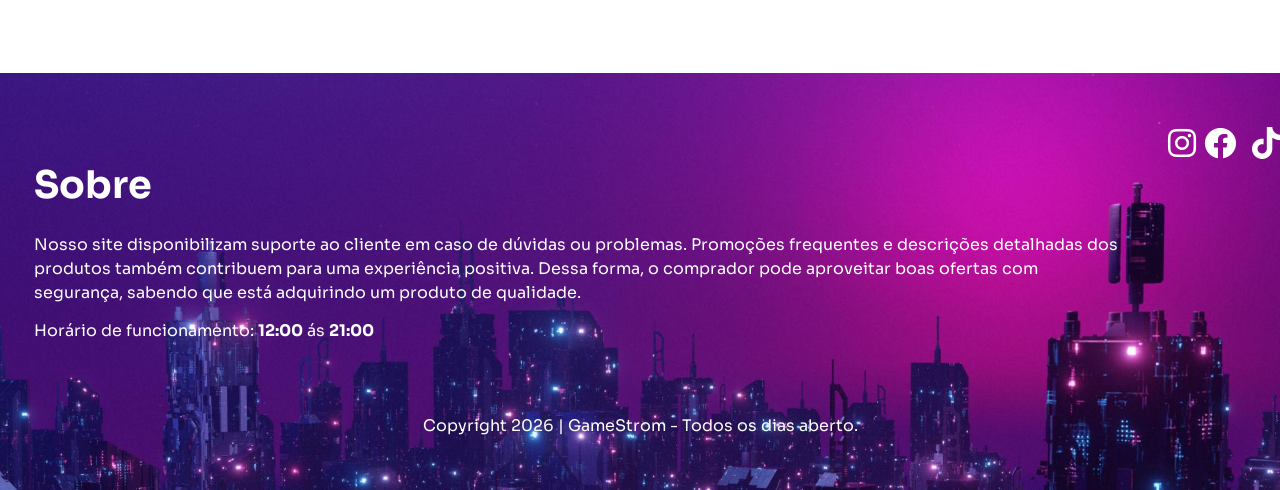
==== commit 9a6edaf5: "commit 6" ====
--- a/index.html
+++ b/index.html
@@ -46,7 +46,7 @@
         </div>
 
         <div data-aos="fade-down">
-          <a class="header-button" href="/jogosdisponiveis.html">
+          <a class="header-button" href="#">
             Jogos disponíveis
           </a>
         </div>
@@ -56,51 +56,8 @@
       <main class="hero container" data-aos="fade-up" data-aos-delay="400">
         <h1>AQUI ESTA AS VARIEDADES DE JOGOS DISPONIVEIS PARA VOCÊ.</h1>
         <p>Horário de funcionamento: 12:00 ás 21:00</p>
-        <a 
-          href="https://api.whatsapp.com/send?phone=5511000000000&text=Quero%20fazer%20um%20agendamento%20hoje!" 
-          class="button-contact" 
-          target="_blank"
-        >
-          Comprar agora
-        </a>
-      </main>
 
-    </header>
-
-  </div>
-
-  <!-- ABOUT -->
-  <section class="about">
-    <div class="container about-content">
-      <div data-aos="zoom-in" data-aos-delay="100">
-        <img 
-          src="assets/sobre.png" 
-          alt="Imagem sobre a barbearia"
-        />
-      </div>
-
-      <div 
-        class="about-description"
-        data-aos="zoom-out-left" data-aos-delay="250"
-      >
-        <h2>Sobre</h2>
-        <p>Nosso site disponibilizam suporte ao cliente em caso de dúvidas ou problemas. Promoções frequentes e descrições detalhadas dos produtos também contribuem para uma experiência positiva. Dessa forma, o comprador pode aproveitar boas ofertas com segurança, sabendo que está adquirindo um produto de qualidade.</p>
-        <p>Horário de funcionamento: <strong>12:00</strong> ás <strong>21:00</strong></p>
-      </div>
-
-    </div>
-  </section>
-
-  <!-- SERVICES -->
-
-  <section class="services">
-
-    <div class="services-content container">
-      <h2>Serviços</h2>
-      <p>Nossa empresa trabalha com produtos 100% originais, temos atendimento 24 horas, para que o cliente fique mais tranquilo ao fazer seu pedido. </p>
-    </div>
-
-    <section class="haircuts">
+        <section class="haircuts">
 
       <div class="haircut" data-aos="fade-up" data-aos-delay="150">
         <img
@@ -144,7 +101,16 @@
 
     </section>
 
-  </section>
+        <a 
+          href="https://api.whatsapp.com/send?phone=5511000000000&text=Quero%20fazer%20um%20agendamento%20hoje!" 
+          class="button-contact" 
+          target="_blank"
+        >
+          Comprar agora
+        </a>
+      </main>
+
+  </div>
 
   <!-- FOOTER -->
 
@@ -154,10 +120,27 @@
 
   <iframe
   width="100%"
-  src="https://www.google.com/maps/embed?pb=!1m18!1m12!1m3!1d7476.4115143508725!2d-54.58602051703828!3d-20.45674056051272!2m3!1f0!2f0!3f0!3m2!1i1024!2i768!4f13.1!3m3!1m2!1s0x9486e8954ac0b10d%3A0x7149aba0cb5688b8!2sShopping%20Campo%20Grande!5e0!3m2!1sen!2sbr!4v1688840244482!5m2!1sen!2sbr" width="600" height="750" style="border:0;" allowfullscreen="" loading="lazy" referrerpolicy="no-referrer-when-downgrade"></iframe>
+  src="https://www.google.com/maps/embed?pb=!1m18!1m12!1m3!1d3839.0785523166237!2d-47.899719423979775!3d-15.799811523090334!2m3!1f0!2f0!3f0!3m2!1i1024!2i768!4f13.1!3m3!1m2!1s0x935a3ab97282145d%3A0x4447122d75098835!2sSenac%20903%20Sul%20(DF)!5e0!3m2!1spt-BR!2sbr!4v1778184425022!5m2!1spt-BR!2sbr" width="600" height="450" style="border:0;" allowfullscreen="" loading="lazy" referrerpolicy="no-referrer-when-downgrade" width="600" height="500" style="border:0;" allowfullscreen="" loading="lazy" referrerpolicy="no-referrer-when-downgrade"></iframe>
+
 
   <footer class="footer">
     <div class="footer-icons">
+      
+       <section class="about">
+    <div class="container about-content">
+
+      <div 
+        class="about-description"
+        data-aos="zoom-out-left" data-aos-delay="250"
+      >
+        <h2>Sobre</h2>
+        <p>Nosso site disponibilizam suporte ao cliente em caso de dúvidas ou problemas. Promoções frequentes e descrições detalhadas dos produtos também contribuem para uma experiência positiva. Dessa forma, o comprador pode aproveitar boas ofertas com segurança, sabendo que está adquirindo um produto de qualidade.</p>
+        <p>Horário de funcionamento: <strong>12:00</strong> ás <strong>21:00</strong></p>
+      </div>
+
+    </div> 
+  </section>
+
       <a href="https://instagram.com" target="_blank">
         <i class="fa-brands fa-instagram fa-2x"></i>   
        </a>
@@ -167,13 +150,6 @@
        <a href="https://tiktok.com" target="_blank"></a>
          <i class="fa-brands fa-tiktok fa-2x"></i>   
        </a>
-    </div>
-
-    <div>
-      <img 
-        src="assets/ChatGPT_Image_5_de_mai._de_2026__17_16_06-removebg-preview (1).png" 
-        alt="Logo barbearia"
-      />
     </div>
 
     <p>Copyright 2026 | GameStrom - Todos os dias aberto.</p>
--- a/style.css
+++ b/style.css
@@ -12,7 +12,8 @@
 .header-content {
   display: flex;
   align-items: center;
-  justify-content: space-between;
+  justify-content: center;
+  flex-direction: column;
 }
 
 i {
@@ -22,6 +23,7 @@
 .header-icons {
   display: flex;
   gap: 14px;
+  margin-top: 40px;
 }
 
 .header-icons a:hover i {
@@ -51,14 +53,12 @@
   background-color: #d34040;
 }
 
-.header-logo img {
-  display: flex;
-  align-items: center;
-  justify-content: center;
-  margin-top: 200px;
-   width: 300px;
-  height: auto;
-  }
+.header-logo {
+    display: flex;
+    justify-content: center;
+    align-items: center;
+    margin-top: 100px;
+}
 
 @media screen and (max-width: 768px) {
   .header-content {
@@ -168,7 +168,6 @@
   }
 }
 .about {
-  background-color: #000000;
   overflow: hidden;
   color: #ffffff;
 }
@@ -178,7 +177,7 @@
   align-items: center;
   justify-content: center;
   gap: 14px;
-  padding: 34px 14px 64px 14px;
+  padding: 34px;
 }
 .about-content img {
   max-width: 570px;
@@ -238,14 +237,15 @@
   flex: 1;
   display: flex;
   flex-direction: column;
-  background-color: #FFF;
+  background-color: #ffffff;
   border-radius: 8px;
   box-shadow: 0px -1px 17px -4px rgba(0, 0, 0, 0.45);
   overflow: hidden;
 }
 .haircut img {
   width: 100%;
-  max-width: 354px;
+  height: 250px;
+  object-fit: cover;
   transition: transform 0.2s;
 }
 
@@ -259,13 +259,13 @@
   display: flex;
   justify-content: space-between;
   padding: 14px;
-  background-color: #FFF;
+  background-color: #000000;
   z-index: 99;
 }
 
 .haircut-info button {
-  color: #FFF;
-  background-color: #d94140;
+  color: #000000;
+  background-color: #b540d9;
   padding: 4px 8px;
   border-radius: 4px;
   border: 0;
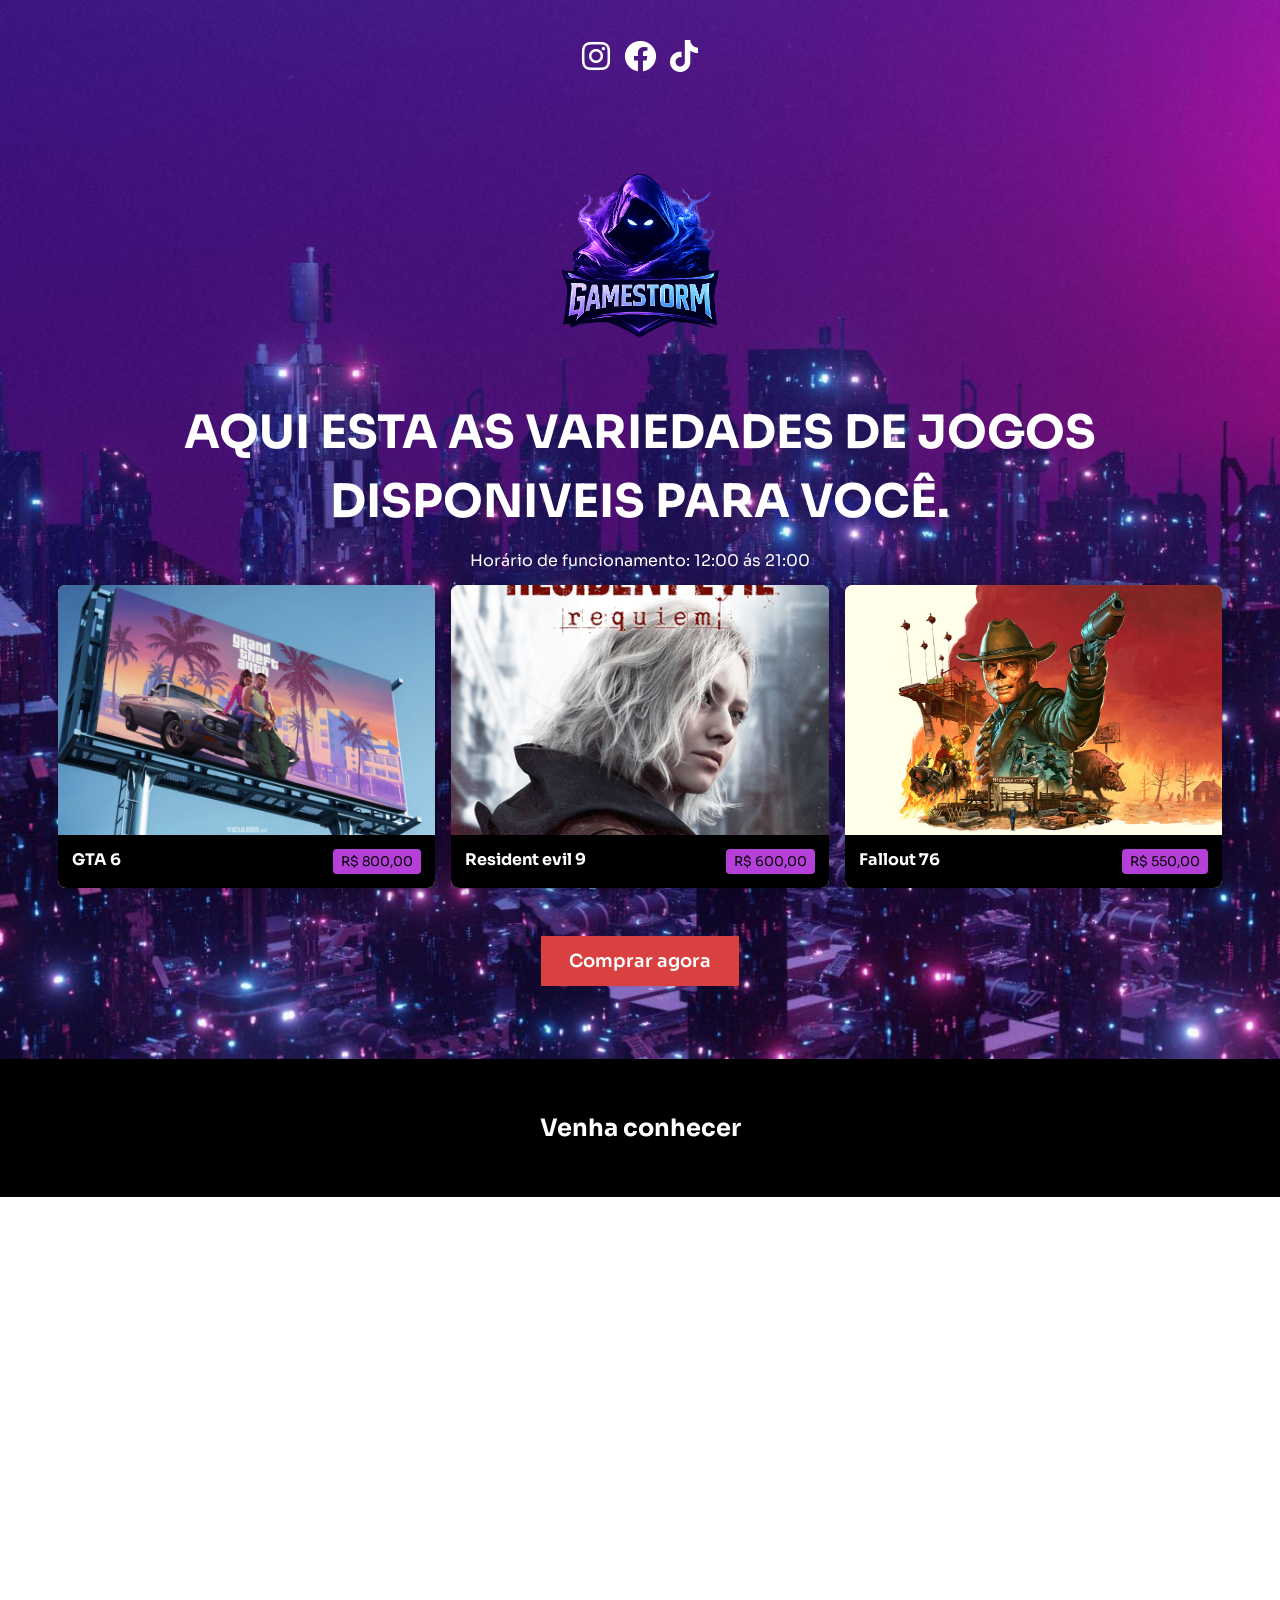
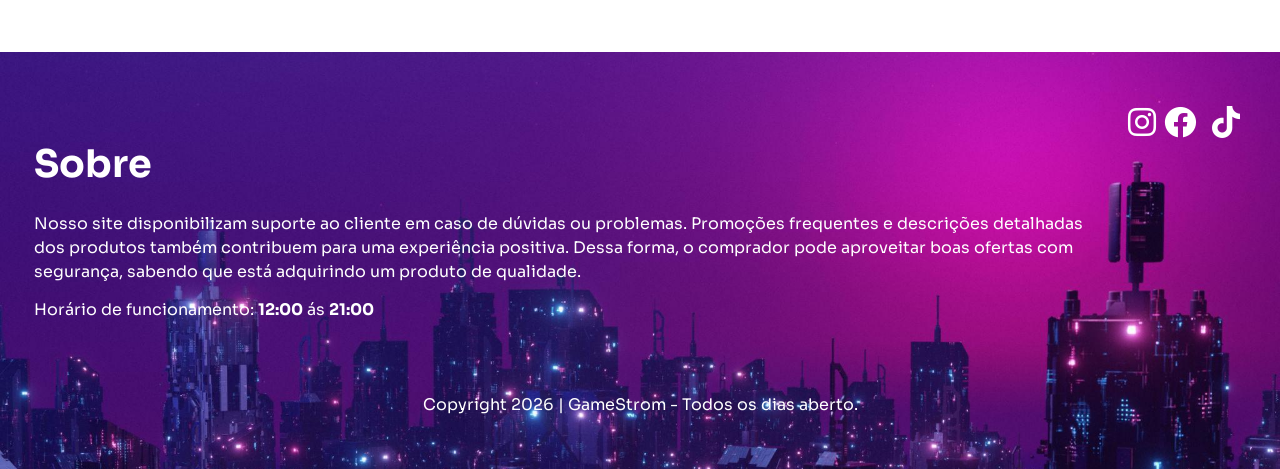
==== commit 27555025: "atualização7" ====
--- a/index.html
+++ b/index.html
@@ -44,13 +44,6 @@
             alt="Logo da barbearia"
           />
         </div>
-
-        <div data-aos="fade-down">
-          <a class="header-button" href="#">
-            Jogos disponíveis
-          </a>
-        </div>
-
       </nav>
 
       <main class="hero container" data-aos="fade-up" data-aos-delay="400">
--- a/style.css
+++ b/style.css
@@ -297,6 +297,7 @@
   display: flex;
   gap: 8px;
   color: #FFF;
+  margin-right: 40px;
 }
 
 .btn-whatsapp {
